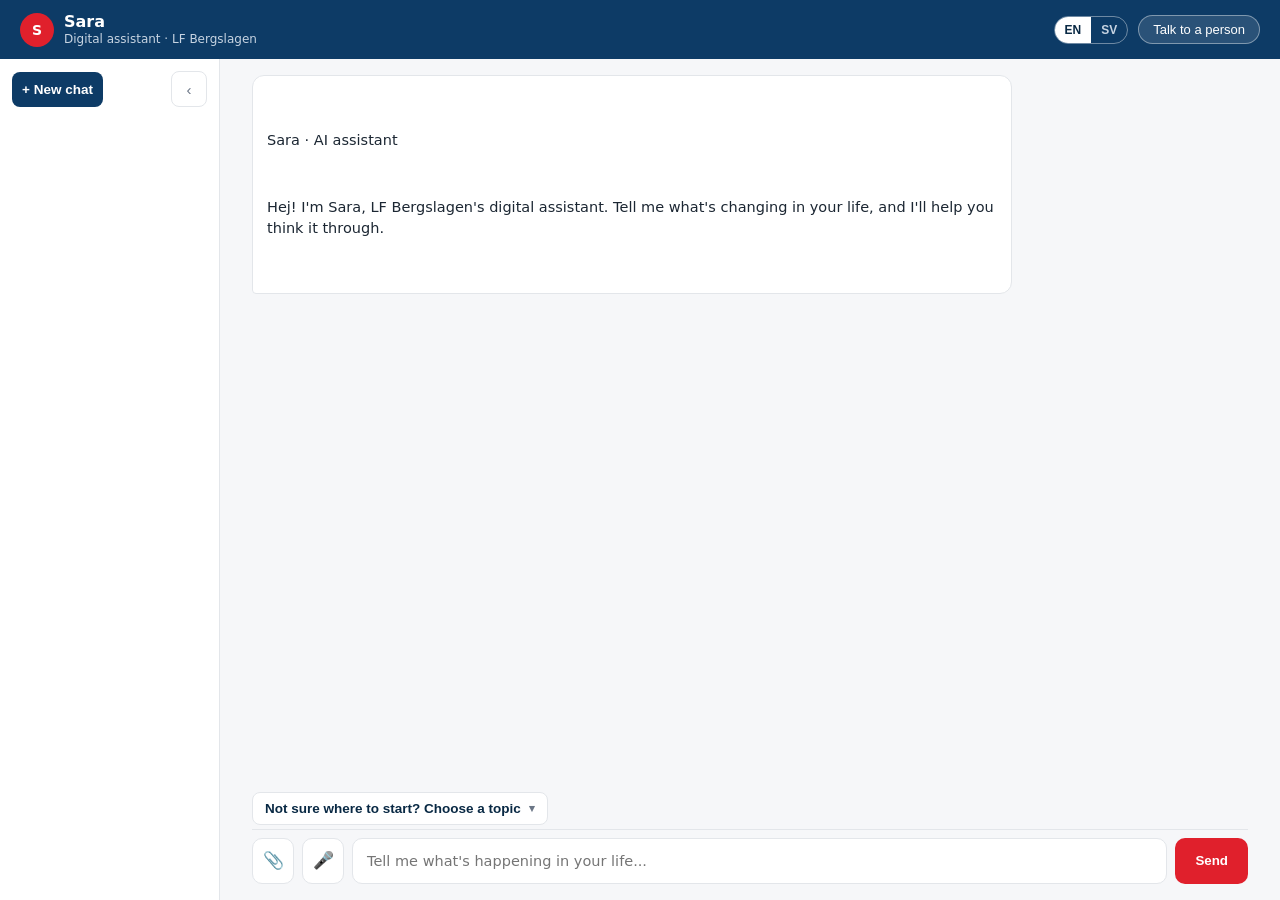
==== frontend/index.html @ 8575a683 "Add Booli.se home-search guidance and widen the chat UI Sara can now point customers to real Booli.s" ====
<!DOCTYPE html>
<html lang="en">
<head>
  <meta charset="UTF-8" />
  <meta name="viewport" content="width=device-width, initial-scale=1.0" />
  <title>Life Transition Navigator</title>
  <link rel="stylesheet" href="style.css" />
</head>
<body>
  <header class="topbar">
    <div class="topbar-left">
      <button id="sidebar-show-btn" class="sidebar-toggle-btn topbar-sidebar-toggle" type="button" title="Show previous chats" hidden>☰</button>
      <div class="brand" id="home-btn" role="button" tabindex="0" title="Start a new chat">
        <span class="avatar avatar-ai">S</span>
        <div class="brand-text">
          <span class="brand-name">Sara</span>
          <span class="brand-sub">Digital assistant · LF Bergslagen</span>
        </div>
      </div>
    </div>
    <div class="header-actions">
      <div class="lang-toggle" id="lang-toggle">
        <button class="lang-btn" data-lang="en" type="button">EN</button>
        <button class="lang-btn" data-lang="sv" type="button">SV</button>
      </div>
      <button id="human-btn" class="human-btn" type="button">Talk to a person</button>
    </div>
  </header>

  <div class="app-shell">
    <aside class="sidebar">
      <div class="sidebar-header">
        <button id="new-chat-btn" class="new-chat-btn" type="button">+ New chat</button>
        <button id="sidebar-hide-btn" class="sidebar-toggle-btn" type="button" title="Hide previous chats">‹</button>
      </div>
      <div id="chat-list" class="chat-list"></div>
    </aside>

    <main class="chat-shell">
      <div id="messages" class="messages">
        <div class="msg assistant">
          <span class="msg-label" id="greeting-label">Sara · AI assistant</span>
          <p id="greeting-text">Hej! I'm Sara, LF Bergslagen's digital assistant. Tell me what's changing in your life, and I'll help you think it through.</p>
        </div>
      </div>

      <div id="chips" class="chips"></div>

      <div id="attachment-preview" class="attachment-preview" hidden></div>

      <div id="rating-bar" class="rating-bar" hidden>
        <span class="rating-label" id="rating-label"></span>
        <span class="rating-stars" id="rating-stars"></span>
      </div>

      <form id="chat-form" class="composer">
        <input id="file-input" type="file" accept=".pdf,.txt,.doc,.docx,.xls,.xlsx,image/*" multiple hidden />
        <button id="attach-btn" class="icon-btn" type="button" title="Attach a document">📎</button>
        <button id="mic-btn" class="icon-btn" type="button" title="Speak instead of typing" hidden>🎤</button>
        <textarea id="chat-input" rows="1" placeholder="Tell me what's happening in your life..." autocomplete="off"></textarea>
        <button id="send-btn" type="submit">Send</button>
      </form>
    </main>
  </div>

  <script src="app.js"></script>
</body>
</html>
---- frontend/style.css ----
:root {
  --lf-blue: #0d3b66;
  --lf-blue-dark: #092944;
  --lf-red: #e0202c;
  --lf-green: #1a7a4c;
  --bg: #f6f7f9;
  --bubble-assistant: #ffffff;
  --bubble-user: var(--lf-blue);
  --bubble-human: #f0f9f3;
  --text-main: #1c2733;
  --text-muted: #6b7686;
  --border: #e3e6ea;
}

* {
  box-sizing: border-box;
}

/* An author-stylesheet `display` rule (e.g. `.attachment-preview { display:
   flex }`) beats the user-agent stylesheet's `[hidden] { display: none }`
   rule regardless of selector specificity, because author-origin normal
   rules always outrank user-agent-origin normal rules in the cascade. Any
   element toggled via the `hidden` attribute needs this to actually hide. */
[hidden] {
  display: none !important;
}

body {
  margin: 0;
  font-family: "Segoe UI", system-ui, -apple-system, sans-serif;
  background: var(--bg);
  color: var(--text-main);
  height: 100vh;
  display: flex;
  flex-direction: column;
}

.topbar {
  background: var(--lf-blue);
  color: white;
  padding: 12px 20px;
  display: flex;
  align-items: center;
  justify-content: space-between;
  gap: 10px;
}

.app-shell {
  flex: 1;
  display: flex;
  min-height: 0;
}

.sidebar {
  width: 220px;
  min-width: 180px;
  background: white;
  border-right: 1px solid var(--border);
  display: flex;
  flex-direction: column;
  padding: 12px;
  overflow-y: auto;
}

.sidebar-header {
  display: flex;
  align-items: center;
  justify-content: space-between;
  gap: 6px;
  margin-bottom: 10px;
}

.new-chat-btn {
  background: var(--lf-blue);
  color: white;
  border: none;
  border-radius: 8px;
  padding: 10px;
  font-weight: 600;
  font-size: 13.5px;
  cursor: pointer;
}

/* Claude-style collapse: hide the previous-chats sidebar entirely and let
   the chat column reclaim that width (see the wider max-width rule below),
   with a "show sidebar" button appearing in the topbar to bring it back. */
.sidebar-toggle-btn {
  background: white;
  border: 1px solid var(--border);
  border-radius: 8px;
  color: var(--text-muted);
  cursor: pointer;
  flex-shrink: 0;
  font-size: 15px;
  line-height: 1;
  padding: 0;
  height: 36px;
  width: 36px;
}

.sidebar-toggle-btn:hover {
  background: #eef3f8;
  color: var(--lf-blue-dark);
}

.topbar-left {
  display: flex;
  align-items: center;
  gap: 10px;
  min-width: 0;
}

.topbar-sidebar-toggle {
  background: rgba(255, 255, 255, 0.12);
  border-color: rgba(255, 255, 255, 0.4);
  color: white;
}

.topbar-sidebar-toggle:hover {
  background: rgba(255, 255, 255, 0.22);
  color: white;
}

body.sidebar-collapsed .sidebar {
  display: none;
}

body.sidebar-collapsed #sidebar-show-btn {
  display: inline-flex;
  align-items: center;
  justify-content: center;
}

.new-chat-btn:hover {
  background: var(--lf-blue-dark);
}

.chat-list {
  display: flex;
  flex-direction: column;
  gap: 4px;
  overflow-y: auto;
}

.chat-item {
  padding: 8px 10px;
  border-radius: 6px;
  font-size: 13px;
  color: var(--text-main);
  cursor: pointer;
  overflow: hidden;
  text-overflow: ellipsis;
  white-space: nowrap;
}

.chat-item:hover {
  background: var(--bg);
}

.chat-item.active {
  background: #eef3f8;
  color: var(--lf-blue-dark);
  font-weight: 600;
}

.brand {
  cursor: pointer;
  display: flex;
  align-items: center;
  gap: 10px;
}

.brand-text {
  display: flex;
  flex-direction: column;
  line-height: 1.25;
}

.brand-name {
  font-weight: 600;
  font-size: 16px;
}

.brand-sub {
  color: #c7d4e2;
  font-size: 12px;
}

.avatar {
  width: 34px;
  height: 34px;
  min-width: 34px;
  border-radius: 50%;
  display: flex;
  align-items: center;
  justify-content: center;
  font-weight: 700;
  font-size: 14px;
  color: white;
}

.avatar-ai {
  background: var(--lf-red);
}

.avatar-human {
  background: var(--lf-green);
}

.header-actions {
  display: flex;
  align-items: center;
  gap: 10px;
}

.lang-toggle {
  display: flex;
  border: 1px solid rgba(255, 255, 255, 0.4);
  border-radius: 999px;
  overflow: hidden;
}

.lang-btn {
  background: transparent;
  color: #c7d4e2;
  border: none;
  padding: 6px 10px;
  font-size: 12px;
  font-weight: 700;
  cursor: pointer;
}

.lang-btn.active {
  background: white;
  color: var(--lf-blue-dark);
}

.human-btn {
  background: rgba(255, 255, 255, 0.12);
  color: white;
  border: 1px solid rgba(255, 255, 255, 0.4);
  border-radius: 999px;
  padding: 6px 14px;
  font-size: 13px;
  cursor: pointer;
  white-space: nowrap;
}

.human-btn:hover {
  background: rgba(255, 255, 255, 0.22);
}

.human-btn:disabled {
  opacity: 0.6;
  cursor: default;
}

.chat-shell {
  flex: 1;
  display: flex;
  flex-direction: column;
  max-width: 1500px;
  width: 100%;
  margin: 0 auto;
  padding: 16px 32px;
  min-height: 0;
  transition: max-width 0.2s ease;
}

/* Hiding the previous-chats sidebar (see .sidebar-toggle-btn above) frees
   up real width, not just blank space - let the chat column fill all of
   it rather than leaving the freed area empty. */
body.sidebar-collapsed .chat-shell {
  max-width: none;
}

.chat-shell.drag-over {
  outline: 2px dashed var(--lf-blue);
  outline-offset: -8px;
  background: #eef3f8;
}

.messages {
  flex: 1;
  overflow-y: auto;
  display: flex;
  flex-direction: column;
  gap: 12px;
  padding-bottom: 12px;
}

.msg {
  max-width: min(760px, 80%);
  padding: 12px 14px;
  border-radius: 12px;
  line-height: 1.45;
  font-size: 14.5px;
  white-space: pre-wrap;
}

.msg.assistant {
  background: var(--bubble-assistant);
  border: 1px solid var(--border);
  align-self: flex-start;
  border-bottom-left-radius: 4px;
}

.msg.assistant p {
  margin: 0 0 10px;
}

.msg.assistant p:last-child {
  margin-bottom: 0;
}

.msg.assistant ul,
.msg.assistant ol {
  margin: 0 0 10px;
  padding-left: 20px;
}

.msg.assistant li {
  margin-bottom: 4px;
}

.msg.assistant a {
  color: var(--lf-blue);
  font-weight: 600;
  text-decoration: underline;
}

.msg.assistant strong {
  color: var(--lf-blue-dark);
}

.msg.user {
  background: var(--bubble-user);
  color: white;
  align-self: flex-end;
  border-bottom-right-radius: 4px;
}

.msg.pending {
  color: var(--text-muted);
  font-style: italic;
}

.msg-label {
  margin-bottom: 4px;
}

.msg.human {
  background: var(--bubble-human);
  border: 1px solid #cdeadb;
  align-self: flex-start;
  border-bottom-left-radius: 4px;
}

.msg.human .msg-label {
  color: var(--lf-green);
}

.msg.system-note {
  align-self: center;
  background: transparent;
  color: var(--text-muted);
  font-size: 12.5px;
  font-style: italic;
  padding: 2px 8px;
}

.msg.attachment {
  background: #eef3f8;
  border: 1px dashed #b9c9dc;
  align-self: flex-end;
  color: var(--lf-blue-dark);
  font-size: 13.5px;
  min-width: min(360px, 80%);
  white-space: normal;
}

.sent-attachment-title {
  font-weight: 700;
  margin-bottom: 8px;
}

.sent-attachment {
  background: white;
  border: 1px solid var(--border);
  border-radius: 6px;
  display: flex;
  align-items: center;
  gap: 8px;
  margin-top: 6px;
  min-width: 0;
  padding: 8px;
}

.sent-attachment-name {
  flex: 1;
  font-weight: 600;
  min-width: 0;
  overflow-wrap: anywhere;
}

.sent-attachment-view {
  background: var(--lf-blue);
  border: none;
  border-radius: 6px;
  color: white;
  cursor: pointer;
  font-size: 12px;
  font-weight: 700;
  padding: 6px 10px;
  white-space: nowrap;
}

.sent-attachment-thumb {
  border-radius: 4px;
  height: 34px;
  object-fit: cover;
  width: 34px;
}

.sent-attachment-icon {
  align-items: center;
  background: #eef3f8;
  border-radius: 4px;
  display: flex;
  flex-shrink: 0;
  font-size: 18px;
  height: 34px;
  justify-content: center;
  width: 34px;
}

.attachment-viewer {
  align-items: center;
  background: rgba(9, 41, 68, 0.45);
  display: flex;
  inset: 0;
  justify-content: center;
  padding: 20px;
  position: fixed;
  z-index: 1000;
}

.attachment-viewer-modal {
  background: white;
  border-radius: 8px;
  box-shadow: 0 18px 50px rgba(9, 41, 68, 0.25);
  display: flex;
  flex-direction: column;
  max-height: min(720px, 90vh);
  max-width: min(760px, 94vw);
  overflow: hidden;
  width: 100%;
}

.attachment-viewer-header {
  align-items: center;
  border-bottom: 1px solid var(--border);
  display: flex;
  gap: 12px;
  justify-content: space-between;
  padding: 12px 14px;
}

.attachment-viewer-header strong {
  overflow-wrap: anywhere;
}

.attachment-viewer-header button,
.attachment-viewer-open {
  background: var(--lf-blue);
  border: none;
  border-radius: 6px;
  color: white;
  cursor: pointer;
  font-weight: 700;
  padding: 7px 11px;
  text-decoration: none;
}

.attachment-viewer-actions {
  align-items: center;
  display: flex;
  flex-shrink: 0;
  gap: 8px;
}

.attachment-viewer-content-label {
  color: var(--text-muted);
  font-size: 12px;
  font-weight: 700;
  padding: 12px 14px 0;
}

.attachment-viewer-content {
  color: var(--text-main);
  font-family: inherit;
  font-size: 13px;
  line-height: 1.45;
  margin: 0;
  overflow: auto;
  padding: 8px 14px 14px;
  white-space: pre-wrap;
}

.attachment-viewer-image {
  display: block;
  max-height: 320px;
  max-width: 100%;
  object-fit: contain;
  padding: 14px 14px 0;
}

.attachment-viewer-frame {
  background: #525659;
  border: none;
  flex: 1;
  min-height: min(560px, 70vh);
  width: 100%;
}

.attachment-viewer-placeholder {
  align-items: center;
  color: var(--text-muted);
  display: flex;
  flex-direction: column;
  gap: 8px;
  padding: 28px 14px;
  text-align: center;
}

.attachment-viewer-placeholder-icon {
  font-size: 40px;
}

.chips {
  padding: 8px 0 4px;
}

/* The initial "not sure where to start" topic list -- a dropdown instead
   of a big wrapped grid of pill buttons, so it stays compact both on the
   full-page chat and when the chat is embedded narrow (see site.js widget). */
.topic-dropdown {
  display: inline-block;
  position: relative;
}

.topic-dropdown-toggle {
  align-items: center;
  background: white;
  border: 1px solid var(--border);
  border-radius: 8px;
  color: var(--lf-blue-dark);
  cursor: pointer;
  display: flex;
  font-size: 13.5px;
  font-weight: 600;
  gap: 8px;
  padding: 8px 12px;
}

.topic-dropdown-toggle:hover {
  border-color: var(--lf-blue);
}

.topic-dropdown-toggle .caret {
  color: var(--text-muted);
  font-size: 11px;
  transition: transform 0.15s ease;
}

.topic-dropdown-toggle.open .caret {
  transform: rotate(180deg);
}

.topic-dropdown-menu {
  background: white;
  border: 1px solid var(--border);
  border-radius: 8px;
  bottom: 100%;
  box-shadow: 0 12px 30px rgba(9, 41, 68, 0.15);
  left: 0;
  margin-bottom: 6px;
  max-height: 260px;
  overflow-y: auto;
  position: absolute;
  width: max(240px, 100%);
  z-index: 20;
}

.topic-dropdown-item {
  background: none;
  border: none;
  color: var(--text-main);
  cursor: pointer;
  display: block;
  font-size: 13.5px;
  padding: 9px 12px;
  text-align: left;
  width: 100%;
}

.topic-dropdown-item:hover {
  background: #eef3f8;
  color: var(--lf-blue-dark);
}

.topic-dropdown-item + .topic-dropdown-item {
  border-top: 1px solid var(--border);
}

.suggestions {
  display: flex;
  flex-wrap: wrap;
  gap: 8px;
  align-self: flex-start;
  max-width: min(760px, 80%);
  margin-top: -4px;
}

.suggestion-chip {
  background: white;
  border: 1px solid var(--lf-blue);
  color: var(--lf-blue);
  border-radius: 999px;
  padding: 5px 11px;
  font-size: 12.5px;
  cursor: pointer;
}

.suggestion-chip:hover {
  background: #eef3f8;
}

.inline-form {
  align-self: flex-start;
  max-width: min(600px, 85%);
  background: white;
  border: 1px solid var(--border);
  border-radius: 12px;
  padding: 14px 16px;
  display: flex;
  flex-direction: column;
  gap: 12px;
}

.inline-form-field {
  display: flex;
  flex-direction: column;
  gap: 6px;
}

.inline-form-field label {
  font-size: 13px;
  font-weight: 600;
  color: var(--text-main);
}

.inline-form-field input[type="text"] {
  padding: 9px 11px;
  border-radius: 8px;
  border: 1px solid var(--border);
  font-size: 14px;
  font-family: inherit;
}

.inline-form-field input[type="text"]:focus {
  outline: 2px solid var(--lf-blue);
}

.inline-form-yesno {
  display: flex;
  gap: 16px;
}

.inline-form-radio {
  display: flex;
  align-items: center;
  gap: 5px;
  font-size: 13.5px;
  cursor: pointer;
}

.inline-form-error {
  margin: 0;
  font-size: 12.5px;
  color: var(--lf-red);
  min-height: 0;
}

.inline-form button[type="submit"] {
  align-self: flex-start;
}

.msg-label {
  display: flex;
  align-items: center;
  gap: 6px;
}

.msg-label-text {
  font-size: 11px;
  font-weight: 700;
  letter-spacing: 0.02em;
  text-transform: uppercase;
  color: var(--text-muted);
}

.msg.human .msg-label-text {
  color: var(--lf-green);
}

.speak-btn {
  background: none;
  border: none;
  padding: 0;
  font-size: 13px;
  line-height: 1;
  cursor: pointer;
  color: var(--text-muted);
  opacity: 0.75;
}

.speak-btn:hover {
  opacity: 1;
}

.speak-btn.speaking {
  color: var(--lf-red);
  opacity: 1;
}

.rating-bar {
  align-items: center;
  display: flex;
  gap: 8px;
  justify-content: flex-end;
  padding: 4px 2px;
}

.rating-label {
  color: var(--text-muted);
  font-size: 12.5px;
}

.rating-stars {
  display: flex;
}

.star-btn {
  background: none;
  border: none;
  color: var(--border);
  cursor: pointer;
  font-size: 18px;
  line-height: 1;
  padding: 2px;
  transition: color 0.15s ease;
}

.star-btn:hover {
  color: #f2b90c;
}

.star-btn.filled {
  color: #f2b90c;
}

.composer {
  display: flex;
  gap: 8px;
  padding-top: 8px;
  border-top: 1px solid var(--border);
}

.composer textarea {
  flex: 1;
  padding: 12px 14px;
  border-radius: 10px;
  border: 1px solid var(--border);
  font-size: 14.5px;
  font-family: inherit;
  resize: none;
  max-height: 140px;
  line-height: 1.4;
}

.composer textarea:focus {
  outline: 2px solid var(--lf-blue);
}

.composer button {
  background: var(--lf-red);
  color: white;
  border: none;
  padding: 0 20px;
  border-radius: 10px;
  font-weight: 600;
  cursor: pointer;
}

.composer button:disabled {
  opacity: 0.6;
  cursor: default;
}

.composer button.icon-btn {
  background: white;
  border: 1px solid var(--border);
  color: var(--lf-blue-dark);
  padding: 0;
  width: 42px;
  font-size: 17px;
}

.composer button.icon-btn:hover {
  background: #eef3f8;
}

.composer button.icon-btn.recording {
  background: var(--lf-red);
  color: white;
  border-color: var(--lf-red);
}

.attachment-preview {
  display: flex;
  flex-direction: column;
  gap: 6px;
  background: #eef3f8;
  border: 1px solid #b9c9dc;
  border-radius: 8px;
  padding: 8px 10px;
  font-size: 13px;
  color: var(--lf-blue-dark);
  margin-bottom: 8px;
}

.attachment-preview-header {
  width: 100%;
  color: var(--text-muted);
  font-size: 12px;
}

.attachment-list {
  display: flex;
  flex-direction: column;
  gap: 5px;
  width: 100%;
}

.attachment-item {
  display: flex;
  align-items: center;
  gap: 8px;
  min-width: 0;
}

.attachment-name {
  flex: 1;
  overflow: hidden;
  text-overflow: ellipsis;
  white-space: nowrap;
}

.attachment-size {
  color: var(--text-muted);
  font-size: 12px;
}

.attachment-preview button {
  background: none;
  border: none;
  color: var(--text-muted);
  cursor: pointer;
  font-size: 15px;
  line-height: 1;
}

/* Set on <body> by app.js when this page is embedded as a small widget
   (see site.js) -- there's no room for the new-chat/previous-chats
   sidebar at that size, so hide it outright instead of shrinking it to
   an icon-only column. Maximizing the widget removes this class, and
   the sidebar reappears at full size (its width is well above the
   640px breakpoint below by then). Standalone/mobile use of this page
   never gets this class, so its own icon-only collapse is unaffected. */
body.widget-compact .sidebar {
  display: none;
}

/* No room for a sidebar at all in the small embedded-widget bubble (see the
   comment above), so don't offer a "show sidebar" toggle there either. */
body.widget-compact #sidebar-show-btn {
  display: none !important;
}

@media (max-width: 640px) {
  .sidebar {
    width: 84px;
    min-width: 84px;
    padding: 8px 6px;
  }
  .sidebar-header {
    flex-direction: column;
  }
  .new-chat-btn {
    font-size: 0;
    padding: 10px 0;
  }
  .new-chat-btn::before {
    content: "+";
    font-size: 18px;
  }
  #sidebar-hide-btn {
    width: 100%;
  }
  .chat-item {
    font-size: 11px;
  }
}

@media (max-width: 480px) {
  .chat-shell {
    padding: 10px;
  }
  .msg {
    max-width: 90%;
  }
}
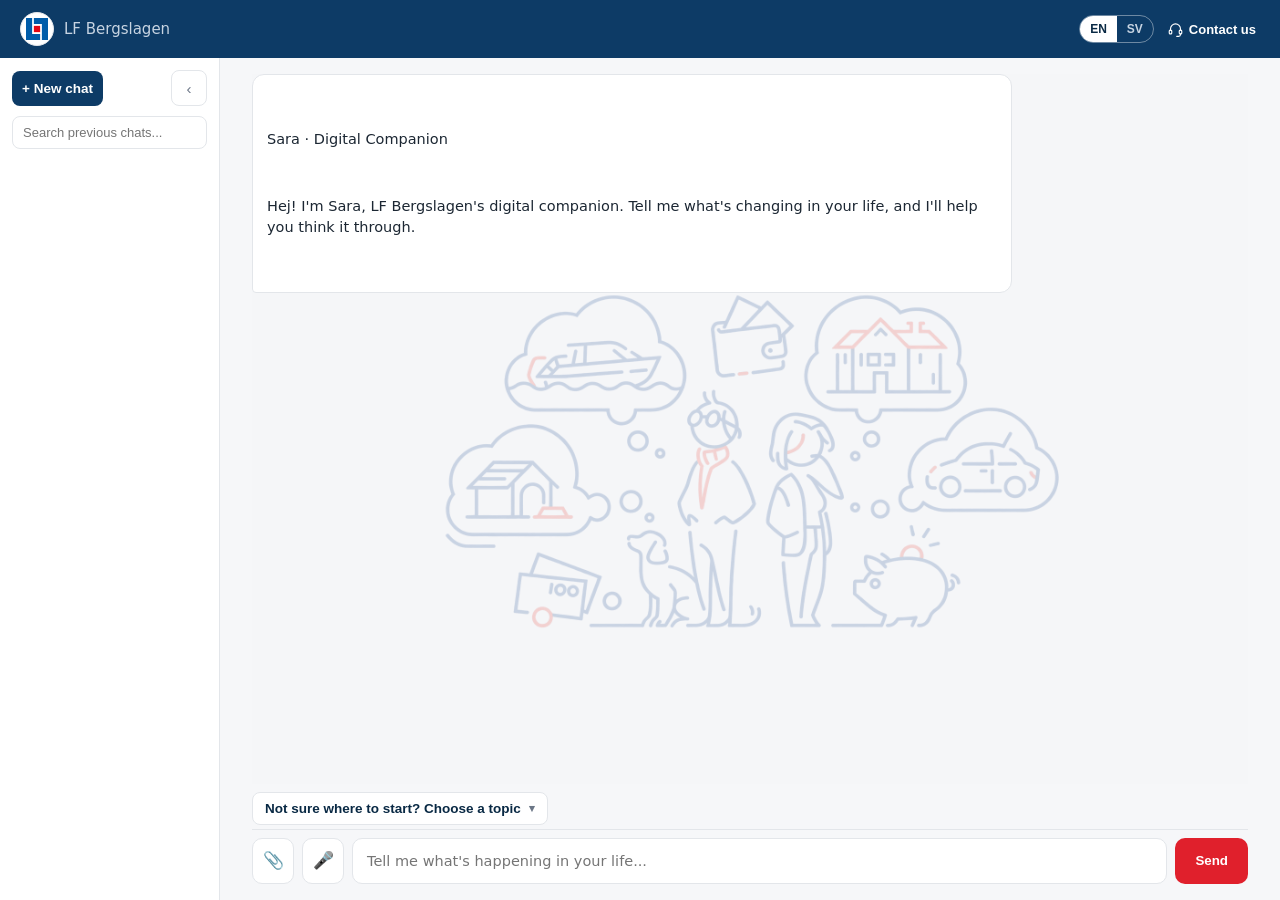
==== commit e2e033d0: "Redesign marketing site with real branding, add chat search/progress features - Rebuild site.html to" ====
--- a/frontend/index.html
+++ b/frontend/index.html
@@ -11,10 +11,9 @@
     <div class="topbar-left">
       <button id="sidebar-show-btn" class="sidebar-toggle-btn topbar-sidebar-toggle" type="button" title="Show previous chats" hidden>☰</button>
       <div class="brand" id="home-btn" role="button" tabindex="0" title="Start a new chat">
-        <span class="avatar avatar-ai">S</span>
+        <span class="avatar avatar-ai"><img src="assets/brand/lf-mark.svg" alt="LF Bergslagen" /></span>
         <div class="brand-text">
-          <span class="brand-name">Sara</span>
-          <span class="brand-sub">Digital assistant · LF Bergslagen</span>
+          <span class="brand-sub">LF Bergslagen</span>
         </div>
       </div>
     </div>
@@ -23,7 +22,15 @@
         <button class="lang-btn" data-lang="en" type="button">EN</button>
         <button class="lang-btn" data-lang="sv" type="button">SV</button>
       </div>
-      <button id="human-btn" class="human-btn" type="button">Talk to a person</button>
+      <button id="human-btn" class="human-btn" type="button">
+        <svg class="human-btn-icon" viewBox="0 0 24 24" width="15" height="15" fill="none" stroke="currentColor" stroke-width="1.8" stroke-linecap="round" stroke-linejoin="round" aria-hidden="true">
+          <path d="M4,13 V11 a8,8 0 0 1 16,0 v2"></path>
+          <rect x="2" y="13" width="4" height="6" rx="1.5"></rect>
+          <rect x="18" y="13" width="4" height="6" rx="1.5"></rect>
+          <path d="M20,19 v1 a3,3 0 0 1 -3,3 h-3"></path>
+        </svg>
+        <span id="human-btn-label">Contact us</span>
+      </button>
     </div>
   </header>
 
@@ -33,14 +40,31 @@
         <button id="new-chat-btn" class="new-chat-btn" type="button">+ New chat</button>
         <button id="sidebar-hide-btn" class="sidebar-toggle-btn" type="button" title="Hide previous chats">‹</button>
       </div>
+      <div class="chat-search">
+        <input id="chat-search-input" type="text" placeholder="Search previous chats..." autocomplete="off" />
+      </div>
       <div id="chat-list" class="chat-list"></div>
     </aside>
 
     <main class="chat-shell">
+      <div id="progress-ring-bar" class="progress-ring-bar" hidden>
+        <div class="progress-ring">
+          <svg viewBox="0 0 64 64" class="progress-ring-svg">
+            <circle class="progress-ring-track" cx="32" cy="32" r="28"></circle>
+            <circle id="progress-ring-fill" class="progress-ring-fill" cx="32" cy="32" r="28"></circle>
+          </svg>
+          <span id="progress-ring-percent" class="progress-ring-percent">0%</span>
+        </div>
+        <div class="progress-ring-info">
+          <span id="progress-ring-title" class="progress-ring-title"></span>
+          <div id="progress-steps" class="progress-steps"></div>
+        </div>
+      </div>
+
       <div id="messages" class="messages">
         <div class="msg assistant">
-          <span class="msg-label" id="greeting-label">Sara · AI assistant</span>
-          <p id="greeting-text">Hej! I'm Sara, LF Bergslagen's digital assistant. Tell me what's changing in your life, and I'll help you think it through.</p>
+          <span class="msg-label" id="greeting-label">Sara · Digital Companion</span>
+          <p id="greeting-text">Hej! I'm Sara, LF Bergslagen's digital companion. Tell me what's changing in your life, and I'll help you think it through.</p>
         </div>
       </div>
 
--- a/frontend/style.css
+++ b/frontend/style.css
@@ -25,12 +25,17 @@
   display: none !important;
 }
 
+html {
+  height: 100%;
+}
+
 body {
   margin: 0;
   font-family: "Segoe UI", system-ui, -apple-system, sans-serif;
   background: var(--bg);
   color: var(--text-main);
   height: 100vh;
+  overflow: hidden;
   display: flex;
   flex-direction: column;
 }
@@ -79,6 +84,55 @@
   font-weight: 600;
   font-size: 13.5px;
   cursor: pointer;
+}
+
+.chat-search {
+  margin-bottom: 10px;
+}
+
+.chat-search input {
+  width: 100%;
+  padding: 8px 10px;
+  border: 1px solid var(--border);
+  border-radius: 8px;
+  font-size: 13px;
+  color: var(--text-main);
+  background: white;
+}
+
+.chat-search input:focus {
+  outline: none;
+  border-color: var(--lf-blue);
+}
+
+.chat-search-empty {
+  padding: 10px;
+  font-size: 12.5px;
+  color: var(--text-muted);
+  text-align: center;
+}
+
+.toast {
+  position: fixed;
+  left: 50%;
+  bottom: 24px;
+  transform: translate(-50%, 12px);
+  max-width: min(420px, calc(100vw - 32px));
+  background: var(--lf-blue-dark);
+  color: white;
+  font-size: 13px;
+  padding: 10px 16px;
+  border-radius: 10px;
+  box-shadow: 0 6px 20px rgba(0, 0, 0, 0.2);
+  opacity: 0;
+  pointer-events: none;
+  transition: opacity 0.2s ease, transform 0.2s ease;
+  z-index: 50;
+}
+
+.toast.visible {
+  opacity: 1;
+  transform: translate(-50%, 0);
 }
 
 /* Claude-style collapse: hide the previous-chats sidebar entirely and let
@@ -183,7 +237,7 @@
 
 .brand-sub {
   color: #c7d4e2;
-  font-size: 12px;
+  font-size: 15px;
 }
 
 .avatar {
@@ -200,7 +254,13 @@
 }
 
 .avatar-ai {
-  background: var(--lf-red);
+  background: white;
+  border: 1px solid var(--border);
+}
+
+.avatar-ai img {
+  width: 68%;
+  height: 68%;
 }
 
 .avatar-human {
@@ -236,18 +296,25 @@
 }
 
 .human-btn {
-  background: rgba(255, 255, 255, 0.12);
-  color: white;
-  border: 1px solid rgba(255, 255, 255, 0.4);
-  border-radius: 999px;
-  padding: 6px 14px;
+  align-items: center;
+  background: none;
+  border: none;
+  color: white;
+  cursor: pointer;
+  display: inline-flex;
   font-size: 13px;
-  cursor: pointer;
+  font-weight: 600;
+  gap: 6px;
+  padding: 6px 4px;
   white-space: nowrap;
 }
 
+.human-btn-icon {
+  flex-shrink: 0;
+}
+
 .human-btn:hover {
-  background: rgba(255, 255, 255, 0.22);
+  color: rgba(255, 255, 255, 0.8);
 }
 
 .human-btn:disabled {
@@ -280,13 +347,141 @@
   background: #eef3f8;
 }
 
+/* Task Completion Ring: gamifies progress through a mortgage flow (Loan
+   Promise/Loan Offer) - see compute_transition_progress in
+   backend/agents/mortgage_agent.py. Sticky above the message list, hidden
+   until a flow actually starts. */
+.progress-ring-bar {
+  display: flex;
+  align-items: center;
+  gap: 14px;
+  padding: 10px 16px;
+  background: white;
+  border-bottom: 1px solid var(--border);
+  flex-shrink: 0;
+}
+
+.progress-ring {
+  position: relative;
+  width: 56px;
+  height: 56px;
+  flex-shrink: 0;
+}
+
+.progress-ring-svg {
+  width: 56px;
+  height: 56px;
+  transform: rotate(-90deg);
+}
+
+.progress-ring-track {
+  fill: none;
+  stroke: var(--border);
+  stroke-width: 6;
+}
+
+.progress-ring-fill {
+  fill: none;
+  stroke: var(--lf-blue);
+  stroke-width: 6;
+  stroke-linecap: round;
+  transition: stroke-dashoffset 0.4s ease;
+}
+
+.progress-ring-percent {
+  position: absolute;
+  inset: 0;
+  display: flex;
+  align-items: center;
+  justify-content: center;
+  font-size: 12px;
+  font-weight: 700;
+  color: var(--lf-blue-dark);
+}
+
+.progress-ring-info {
+  flex: 1;
+  min-width: 0;
+}
+
+.progress-ring-title {
+  display: block;
+  font-size: 12.5px;
+  font-weight: 700;
+  color: var(--lf-blue-dark);
+  margin-bottom: 6px;
+}
+
+.progress-steps {
+  display: flex;
+  align-items: center;
+  gap: 6px;
+  flex-wrap: wrap;
+}
+
+.progress-step {
+  display: flex;
+  align-items: center;
+  gap: 5px;
+}
+
+.progress-step:not(:last-child)::after {
+  content: "";
+  width: 14px;
+  height: 1px;
+  background: var(--border);
+  margin-left: 6px;
+}
+
+.progress-step-dot {
+  display: flex;
+  align-items: center;
+  justify-content: center;
+  width: 18px;
+  height: 18px;
+  border-radius: 50%;
+  border: 1.5px solid var(--border);
+  color: var(--text-main);
+  font-size: 10.5px;
+  font-weight: 700;
+  flex-shrink: 0;
+}
+
+.progress-step.done .progress-step-dot {
+  background: var(--lf-blue);
+  border-color: var(--lf-blue);
+  color: white;
+}
+
+.progress-step-label {
+  font-size: 11px;
+  color: var(--text-main);
+  white-space: nowrap;
+}
+
+@media (max-width: 480px) {
+  .progress-step-label {
+    display: none;
+  }
+}
+
 .messages {
+  position: relative;
   flex: 1;
+  min-height: 0;
   overflow-y: auto;
   display: flex;
   flex-direction: column;
   gap: 12px;
   padding-bottom: 12px;
+
+  background-color: rgba(245, 246, 248, 0.82);
+  background-image: url("assets/Images/chat-background.png");
+  background-repeat: no-repeat;
+  background-position: center center;
+  background-size: 700px auto;
+  background-attachment: scroll;
+  background-blend-mode: lighten;
 }
 
 .msg {
@@ -634,6 +829,233 @@
 
 .suggestion-chip:hover {
   background: #eef3f8;
+}
+
+.offers-wrapper {
+  align-self: stretch;
+  margin-top: 2px;
+}
+
+.offers-heading {
+  font-size: 12px;
+  font-weight: 700;
+  color: var(--text-muted);
+  text-transform: uppercase;
+  letter-spacing: 0.03em;
+  margin-bottom: 8px;
+}
+
+.offers-row {
+  display: flex;
+  gap: 10px;
+  overflow-x: auto;
+  padding-bottom: 4px;
+}
+
+.offer-card {
+  background: white;
+  border: 1px solid var(--border);
+  border-radius: 10px;
+  overflow: hidden;
+  flex: 0 0 220px;
+  display: flex;
+  flex-direction: column;
+}
+
+.offer-card-image {
+  width: 100%;
+  height: 110px;
+  object-fit: cover;
+  display: block;
+}
+
+.offer-card-body {
+  padding: 10px 12px;
+  display: flex;
+  flex-direction: column;
+  gap: 4px;
+}
+
+.offer-card-category {
+  font-size: 10.5px;
+  font-weight: 700;
+  color: var(--lf-red);
+  text-transform: uppercase;
+  letter-spacing: 0.03em;
+}
+
+.offer-card-title {
+  font-size: 13.5px;
+  margin: 0;
+  color: var(--lf-blue-dark);
+  line-height: 1.3;
+}
+
+.offer-card-teaser {
+  font-size: 12px;
+  color: var(--text-muted);
+  margin: 0;
+  line-height: 1.35;
+}
+
+.offer-card-cta {
+  margin-top: 6px;
+  align-self: flex-start;
+  background: var(--lf-blue);
+  color: white;
+  text-decoration: none;
+  border-radius: 6px;
+  padding: 6px 12px;
+  font-size: 12px;
+  font-weight: 600;
+}
+
+.offer-card-cta:hover {
+  background: var(--lf-blue-dark);
+}
+
+/* Comparison table (e.g. car insurance tiers) - real, structured data
+   rendered by addComparisonTable() in app.js, not typed out by the LLM.
+   Same content-width convention as .msg/.suggestions so it lines up with
+   the rest of the conversation column. */
+.comparison-table-wrapper {
+  align-self: flex-start;
+  max-width: min(760px, 90%);
+  width: 100%;
+  margin-top: -4px;
+}
+
+.comparison-table-scroll {
+  overflow-x: auto;
+  background: white;
+  border: 1px solid var(--border);
+  border-radius: 12px;
+}
+
+.comparison-table {
+  border-collapse: collapse;
+  width: 100%;
+  font-size: 13.5px;
+  white-space: nowrap;
+}
+
+.comparison-table th,
+.comparison-table td {
+  padding: 9px 14px;
+  border-bottom: 1px solid var(--border);
+  text-align: left;
+}
+
+.comparison-table thead th {
+  background: var(--lf-blue);
+  color: white;
+  font-weight: 700;
+  position: sticky;
+  top: 0;
+}
+
+.comparison-table tbody th {
+  font-weight: 600;
+  color: var(--text-main);
+  background: white;
+  position: sticky;
+  left: 0;
+}
+
+.comparison-table tbody tr:last-child th,
+.comparison-table tbody tr:last-child td {
+  border-bottom: none;
+}
+
+.comparison-table td {
+  text-align: center;
+}
+
+.comparison-table .cmp-yes {
+  color: var(--lf-green);
+  font-weight: 700;
+}
+
+.comparison-table .cmp-no {
+  color: var(--text-muted);
+}
+
+/* Home insurance tier table (text-per-cell, not checkmarks) - see
+   renderTierComparisonTable in app.js. */
+.comparison-table-detail {
+  white-space: normal;
+}
+
+.comparison-table-detail td {
+  text-align: left;
+  vertical-align: top;
+  min-width: 160px;
+}
+
+.comparison-table-detail th.tier-recommended,
+.comparison-table-detail td.tier-recommended {
+  background: #eaf1fa;
+}
+
+.tier-toggle {
+  display: flex;
+  gap: 6px;
+  margin-bottom: 8px;
+}
+
+.tier-toggle-btn {
+  padding: 5px 12px;
+  border-radius: 999px;
+  border: 1px solid var(--border);
+  background: white;
+  color: var(--text-main);
+  font-size: 12px;
+  font-weight: 600;
+  cursor: pointer;
+}
+
+.tier-toggle-btn.active {
+  background: var(--lf-blue);
+  border-color: var(--lf-blue);
+  color: white;
+}
+
+.tier-badge-row {
+  display: flex;
+}
+
+.tier-badge-cell {
+  flex: 1;
+  min-width: 160px;
+  padding-left: 14px;
+}
+
+.tier-badge-cell:first-child {
+  flex: 0 0 auto;
+  width: 0;
+  padding-left: 0;
+}
+
+.tier-badge {
+  display: inline-block;
+  background: var(--lf-green);
+  color: white;
+  font-size: 11px;
+  font-weight: 700;
+  padding: 3px 10px;
+  border-radius: 999px;
+  white-space: nowrap;
+}
+
+.tier-recommendation-note {
+  margin-top: 8px;
+  padding: 10px 12px;
+  background: #eaf1fa;
+  border: 1px solid var(--border);
+  border-radius: 10px;
+  font-size: 12.5px;
+  color: var(--text-main);
+  line-height: 1.5;
 }
 
 .inline-form {
@@ -918,6 +1340,9 @@
   #sidebar-hide-btn {
     width: 100%;
   }
+  .chat-search {
+    display: none;
+  }
   .chat-item {
     font-size: 11px;
   }
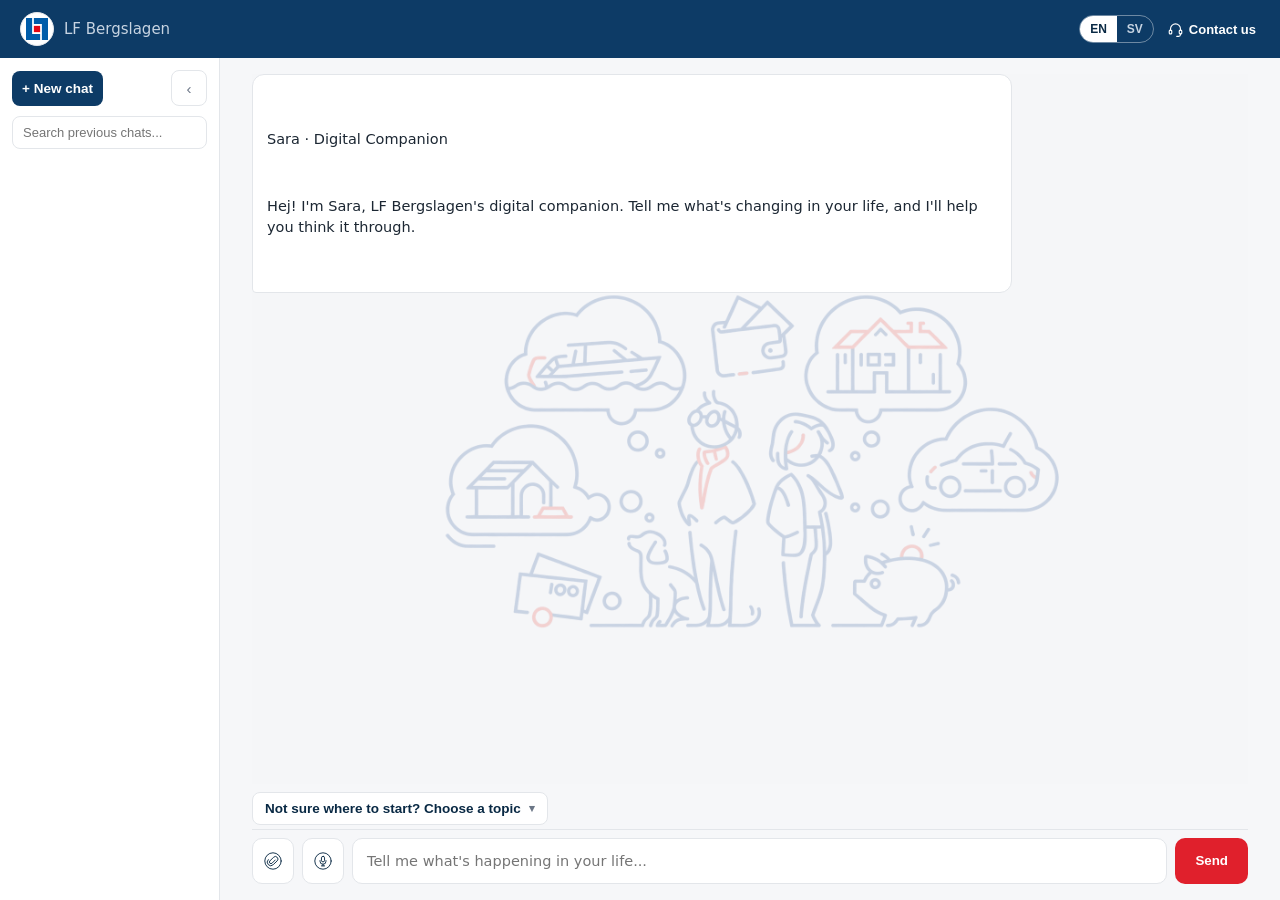
==== commit fd7d2b5f: "Add form-filling features from form-features-only, plus follow-up polish Surgically ported the form-" ====
--- a/frontend/index.html
+++ b/frontend/index.html
@@ -71,6 +71,7 @@
       <div id="chips" class="chips"></div>
 
       <div id="attachment-preview" class="attachment-preview" hidden></div>
+      <button id="fill-form-btn" class="fill-form-btn" type="button" hidden disabled>Fill Form</button>
 
       <div id="rating-bar" class="rating-bar" hidden>
         <span class="rating-label" id="rating-label"></span>
@@ -79,8 +80,25 @@
 
       <form id="chat-form" class="composer">
         <input id="file-input" type="file" accept=".pdf,.txt,.doc,.docx,.xls,.xlsx,image/*" multiple hidden />
-        <button id="attach-btn" class="icon-btn" type="button" title="Attach a document">📎</button>
-        <button id="mic-btn" class="icon-btn" type="button" title="Speak instead of typing" hidden>🎤</button>
+        <button id="attach-btn" class="icon-btn" type="button" title="Attach a document">
+          <svg viewBox="0 0 100 100" width="18" height="18" aria-hidden="true">
+            <g fill="none" stroke="currentColor" stroke-width="5.2" stroke-linecap="round" stroke-linejoin="round">
+              <circle cx="50" cy="50" r="45.5"></circle>
+              <path d="M62.5 44.5 44.8 62.2a8.7 8.7 0 0 1-12.3-12.3l20.6-20.6a14.2 14.2 0 0 1 20.1 20.1L51.5 70.2a19.8 19.8 0 0 1-28-28"></path>
+            </g>
+          </svg>
+        </button>
+        <button id="mic-btn" class="icon-btn" type="button" title="Speak instead of typing" hidden>
+          <svg viewBox="0 0 100 100" width="18" height="18" aria-hidden="true">
+            <g fill="none" stroke="currentColor" stroke-width="5.2" stroke-linecap="round" stroke-linejoin="round">
+              <circle cx="50" cy="50" r="45.5"></circle>
+              <rect x="41.4" y="24" width="17.2" height="31" rx="8.6"></rect>
+              <path d="M33.5 47.5v4a16.5 16.5 0 0 0 33 0v-4"></path>
+              <path d="M50 68v9"></path>
+              <path d="M41 77h18"></path>
+            </g>
+          </svg>
+        </button>
         <textarea id="chat-input" rows="1" placeholder="Tell me what's happening in your life..." autocomplete="off"></textarea>
         <button id="send-btn" type="submit">Send</button>
       </form>
--- a/frontend/style.css
+++ b/frontend/style.css
@@ -992,7 +992,6 @@
   min-width: 160px;
 }
 
-.comparison-table-detail th.tier-recommended,
 .comparison-table-detail td.tier-recommended {
   background: #eaf1fa;
 }
@@ -1070,6 +1069,18 @@
   gap: 12px;
 }
 
+.inline-form h3 {
+  margin: 0;
+  font-size: 14px;
+  color: var(--lf-blue-dark);
+}
+
+.inline-form-fields {
+  display: flex;
+  flex-direction: column;
+  gap: 12px;
+}
+
 .inline-form-field {
   display: flex;
   flex-direction: column;
@@ -1116,6 +1127,72 @@
 
 .inline-form button[type="submit"] {
   align-self: flex-start;
+}
+
+.inline-form-submitted {
+  background: #f4faf7;
+  border-color: #cfe9dc;
+  padding: 10px 14px;
+  gap: 6px;
+}
+
+.inline-form-summary-row {
+  display: flex;
+  justify-content: space-between;
+  gap: 12px;
+  font-size: 13px;
+}
+
+.inline-form-summary-label {
+  color: var(--text-muted);
+}
+
+.inline-form-summary-value {
+  color: var(--text-main);
+  font-weight: 600;
+  text-align: right;
+}
+
+.form-saved-note {
+  align-self: flex-start;
+  padding: 2px 4px;
+  font-size: 13px;
+}
+
+.form-saved-link {
+  color: var(--lf-blue-dark);
+  font-weight: 600;
+  text-decoration: underline;
+  text-underline-offset: 2px;
+}
+
+.form-saved-link:hover {
+  color: var(--lf-blue);
+}
+
+.form-save-error {
+  align-self: flex-start;
+  padding: 2px 4px;
+  color: var(--text-muted);
+  font-size: 12.5px;
+  font-style: italic;
+}
+
+.fill-form-btn {
+  align-self: flex-start;
+  margin: 0 0 10px;
+  padding: 8px 14px;
+  border: 1px solid var(--lf-blue);
+  border-radius: 6px;
+  background: white;
+  color: var(--lf-blue-dark);
+  cursor: pointer;
+  font-weight: 600;
+}
+
+.fill-form-btn:disabled {
+  cursor: not-allowed;
+  opacity: 0.45;
 }
 
 .msg-label {
@@ -1231,9 +1308,12 @@
 }
 
 .composer button.icon-btn {
+  align-items: center;
   background: white;
   border: 1px solid var(--border);
   color: var(--lf-blue-dark);
+  display: flex;
+  justify-content: center;
   padding: 0;
   width: 42px;
   font-size: 17px;
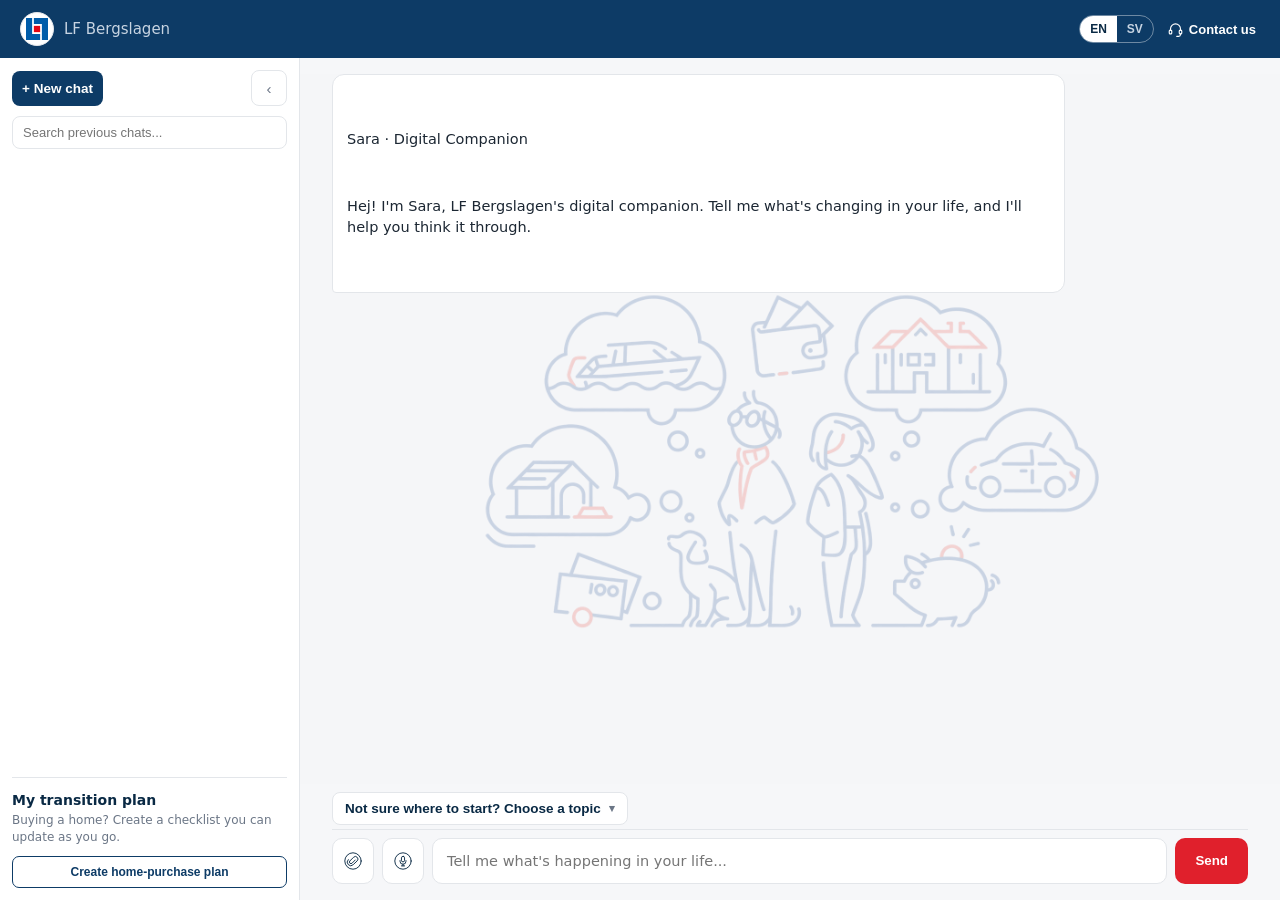
==== commit 783f5abb: "Add transition-plan checklist and delete-chat features Surgical port from feature/transition-plan-ui" ====
--- a/frontend/index.html
+++ b/frontend/index.html
@@ -44,6 +44,7 @@
         <input id="chat-search-input" type="text" placeholder="Search previous chats..." autocomplete="off" />
       </div>
       <div id="chat-list" class="chat-list"></div>
+      <section id="plan-panel" class="plan-panel" aria-live="polite"></section>
     </aside>
 
     <main class="chat-shell">
--- a/frontend/style.css
+++ b/frontend/style.css
@@ -54,17 +54,18 @@
   flex: 1;
   display: flex;
   min-height: 0;
+  overflow: hidden;
 }
 
 .sidebar {
-  width: 220px;
-  min-width: 180px;
+  width: 300px;
+  min-width: 280px;
   background: white;
   border-right: 1px solid var(--border);
   display: flex;
   flex-direction: column;
   padding: 12px;
-  overflow-y: auto;
+  overflow: hidden;
 }
 
 .sidebar-header {
@@ -191,22 +192,78 @@
 
 .chat-list {
   display: flex;
+  flex: 1;
   flex-direction: column;
-  gap: 4px;
+  gap: 2px;
+  min-height: 0;
   overflow-y: auto;
 }
 
 .chat-item {
-  padding: 8px 10px;
-  border-radius: 6px;
+  align-items: center;
+  display: flex;
+  gap: 6px;
+  min-height: 34px;
+  padding: 6px 16px 6px 10px;
+  border-radius: 7px;
   font-size: 13px;
   color: var(--text-main);
-  cursor: pointer;
+  position: relative;
+}
+
+.chat-item-title {
+  color: inherit;
+  cursor: pointer;
+  flex: 1;
+  font: inherit;
+  line-height: 1.35;
+  min-width: 0;
   overflow: hidden;
+  text-align: left;
   text-overflow: ellipsis;
   white-space: nowrap;
 }
 
+.chat-item-title:focus-visible {
+  border-radius: 3px;
+  outline: 2px solid var(--lf-blue);
+  outline-offset: 2px;
+}
+
+/* Small delete control tucked into the item's top-right corner; only
+   shown when the chat is hovered or the button has keyboard focus. */
+.chat-delete-btn {
+  align-items: center;
+  background: white;
+  border: 1px solid var(--border);
+  border-radius: 3px;
+  color: var(--text-muted);
+  cursor: pointer;
+  display: inline-flex;
+  font-size: 11px;
+  height: 14px;
+  justify-content: center;
+  line-height: 1;
+  opacity: 0;
+  padding: 0 0 1px;
+  position: absolute;
+  right: 2px;
+  top: 2px;
+  transition: opacity 120ms ease;
+  width: 14px;
+}
+
+.chat-item:hover .chat-delete-btn,
+.chat-delete-btn:focus-visible {
+  opacity: 1;
+}
+
+.chat-delete-btn:hover {
+  background: #fbe9ea;
+  border-color: var(--lf-red);
+  color: var(--lf-red);
+}
+
 .chat-item:hover {
   background: var(--bg);
 }
@@ -215,6 +272,87 @@
   background: #eef3f8;
   color: var(--lf-blue-dark);
   font-weight: 600;
+}
+
+.plan-panel {
+  border-top: 1px solid var(--border);
+  margin-top: 14px;
+  padding-top: 14px;
+}
+
+.plan-heading {
+  color: var(--lf-blue-dark);
+  font-size: 14px;
+  font-weight: 700;
+  margin: 0 0 4px;
+}
+
+.plan-progress,
+.plan-empty-copy,
+.plan-date {
+  color: var(--text-muted);
+  font-size: 12px;
+  line-height: 1.4;
+  margin: 0 0 10px;
+}
+
+.plan-phase {
+  color: var(--lf-blue-dark);
+  font-size: 11px;
+  font-weight: 700;
+  margin: 13px 0 5px;
+  text-transform: uppercase;
+}
+
+.plan-task {
+  align-items: flex-start;
+  display: flex;
+  gap: 7px;
+  margin: 7px 0;
+}
+
+.plan-task input {
+  margin: 3px 0 0;
+}
+
+.plan-task-label {
+  cursor: pointer;
+  display: block;
+  min-width: 0;
+}
+
+.plan-task-title {
+  display: block;
+  font-size: 12px;
+  line-height: 1.25;
+}
+
+.plan-task.done .plan-task-title {
+  color: var(--text-muted);
+  text-decoration: line-through;
+}
+
+.plan-task-meta {
+  color: var(--text-muted);
+  display: block;
+  font-size: 10px;
+  margin-top: 2px;
+}
+
+.plan-create-btn {
+  background: white;
+  border: 1px solid var(--lf-blue);
+  border-radius: 7px;
+  color: var(--lf-blue);
+  cursor: pointer;
+  font-size: 12px;
+  font-weight: 700;
+  padding: 8px;
+  width: 100%;
+}
+
+.plan-create-btn:hover {
+  background: #eef3f8;
 }
 
 .brand {
@@ -331,6 +469,7 @@
   margin: 0 auto;
   padding: 16px 32px;
   min-height: 0;
+  overflow: hidden;
   transition: max-width 0.2s ease;
 }
 
@@ -473,7 +612,12 @@
   display: flex;
   flex-direction: column;
   gap: 12px;
-  padding-bottom: 12px;
+  /* Bleed to the full width of .chat-shell (canceling its side padding via
+     negative margin, then reapplying it as our own padding) so the
+     scrollbar renders flush against the panel's true edge instead of
+     sitting ~32px inboard of it. */
+  margin: 0 -32px;
+  padding: 0 32px 12px;
 
   background-color: rgba(245, 246, 248, 0.82);
   background-image: url("assets/Images/chat-background.png");
@@ -1426,6 +1570,9 @@
   .chat-item {
     font-size: 11px;
   }
+  .plan-panel {
+    display: none;
+  }
 }
 
 @media (max-width: 480px) {
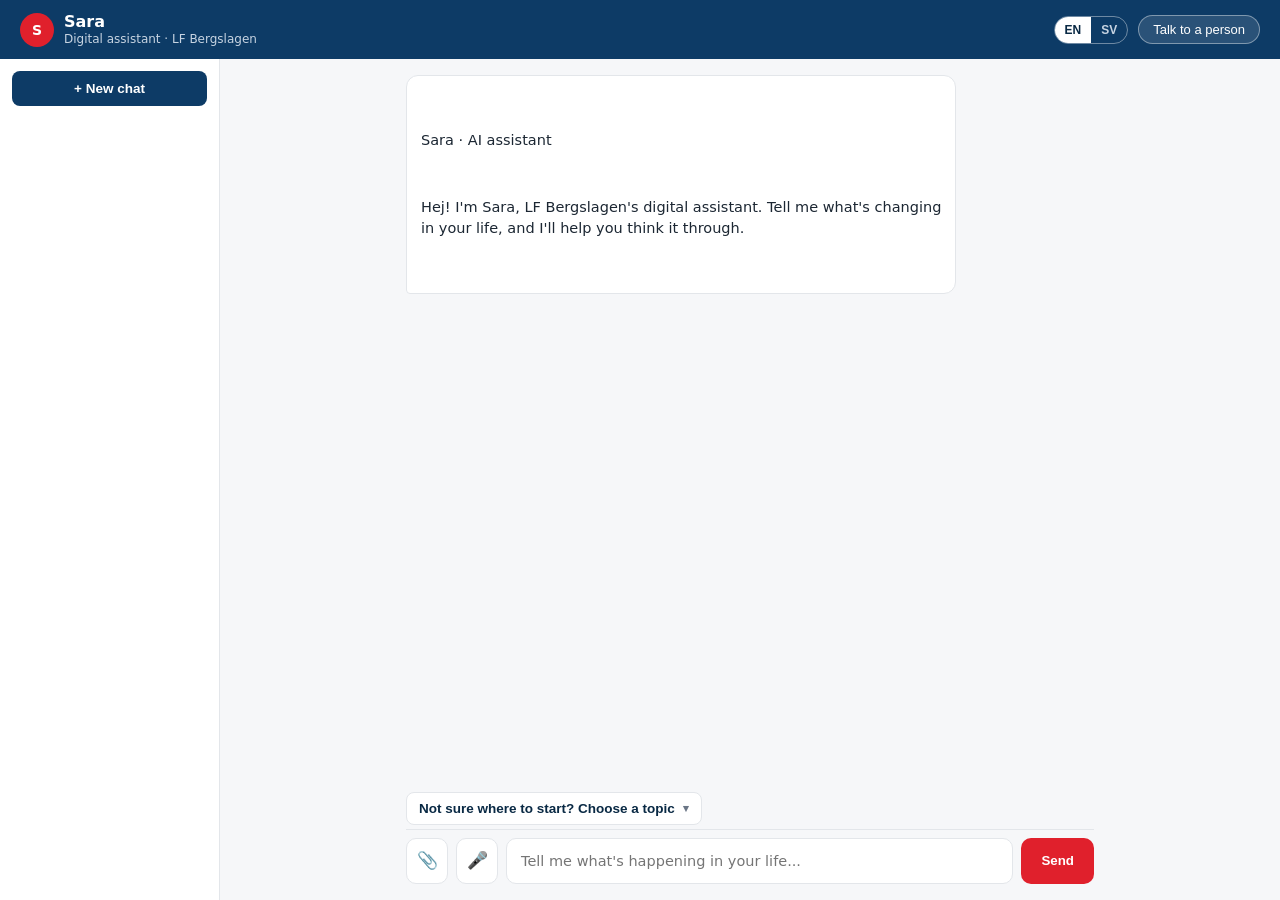
==== commit 78f13c01: "Add role-based AI hub dashboard and persistence updates" ====
--- a/frontend/index.html
+++ b/frontend/index.html
@@ -8,13 +8,11 @@
 </head>
 <body>
   <header class="topbar">
-    <div class="topbar-left">
-      <button id="sidebar-show-btn" class="sidebar-toggle-btn topbar-sidebar-toggle" type="button" title="Show previous chats" hidden>☰</button>
-      <div class="brand" id="home-btn" role="button" tabindex="0" title="Start a new chat">
-        <span class="avatar avatar-ai"><img src="assets/brand/lf-mark.svg" alt="LF Bergslagen" /></span>
-        <div class="brand-text">
-          <span class="brand-sub">LF Bergslagen</span>
-        </div>
+    <div class="brand" id="home-btn" role="button" tabindex="0" title="Start a new chat">
+      <span class="avatar avatar-ai">S</span>
+      <div class="brand-text">
+        <span class="brand-name">Sara</span>
+        <span class="brand-sub">Digital assistant · LF Bergslagen</span>
       </div>
     </div>
     <div class="header-actions">
@@ -22,57 +20,34 @@
         <button class="lang-btn" data-lang="en" type="button">EN</button>
         <button class="lang-btn" data-lang="sv" type="button">SV</button>
       </div>
-      <button id="human-btn" class="human-btn" type="button">
-        <svg class="human-btn-icon" viewBox="0 0 24 24" width="15" height="15" fill="none" stroke="currentColor" stroke-width="1.8" stroke-linecap="round" stroke-linejoin="round" aria-hidden="true">
-          <path d="M4,13 V11 a8,8 0 0 1 16,0 v2"></path>
-          <rect x="2" y="13" width="4" height="6" rx="1.5"></rect>
-          <rect x="18" y="13" width="4" height="6" rx="1.5"></rect>
-          <path d="M20,19 v1 a3,3 0 0 1 -3,3 h-3"></path>
-        </svg>
-        <span id="human-btn-label">Contact us</span>
-      </button>
+      <button id="human-btn" class="human-btn" type="button">Talk to a person</button>
     </div>
   </header>
 
   <div class="app-shell">
     <aside class="sidebar">
-      <div class="sidebar-header">
-        <button id="new-chat-btn" class="new-chat-btn" type="button">+ New chat</button>
-        <button id="sidebar-hide-btn" class="sidebar-toggle-btn" type="button" title="Hide previous chats">‹</button>
+      <button id="new-chat-btn" class="new-chat-btn" type="button">+ New chat</button>
+      <div id="chat-list" class="chat-list"></div>
+
+      <div id="portfolio-panel" class="portfolio-panel" hidden>
+        <div class="portfolio-header">
+          <span class="portfolio-title" id="portfolio-title">Your activity</span>
+        </div>
+        <div id="portfolio-items" class="portfolio-items"></div>
       </div>
-      <div class="chat-search">
-        <input id="chat-search-input" type="text" placeholder="Search previous chats..." autocomplete="off" />
-      </div>
-      <div id="chat-list" class="chat-list"></div>
-      <section id="plan-panel" class="plan-panel" aria-live="polite"></section>
     </aside>
 
     <main class="chat-shell">
-      <div id="progress-ring-bar" class="progress-ring-bar" hidden>
-        <div class="progress-ring">
-          <svg viewBox="0 0 64 64" class="progress-ring-svg">
-            <circle class="progress-ring-track" cx="32" cy="32" r="28"></circle>
-            <circle id="progress-ring-fill" class="progress-ring-fill" cx="32" cy="32" r="28"></circle>
-          </svg>
-          <span id="progress-ring-percent" class="progress-ring-percent">0%</span>
-        </div>
-        <div class="progress-ring-info">
-          <span id="progress-ring-title" class="progress-ring-title"></span>
-          <div id="progress-steps" class="progress-steps"></div>
-        </div>
-      </div>
-
       <div id="messages" class="messages">
         <div class="msg assistant">
-          <span class="msg-label" id="greeting-label">Sara · Digital Companion</span>
-          <p id="greeting-text">Hej! I'm Sara, LF Bergslagen's digital companion. Tell me what's changing in your life, and I'll help you think it through.</p>
+          <span class="msg-label" id="greeting-label">Sara · AI assistant</span>
+          <p id="greeting-text">Hej! I'm Sara, LF Bergslagen's digital assistant. Tell me what's changing in your life, and I'll help you think it through.</p>
         </div>
       </div>
 
       <div id="chips" class="chips"></div>
 
       <div id="attachment-preview" class="attachment-preview" hidden></div>
-      <button id="fill-form-btn" class="fill-form-btn" type="button" hidden disabled>Fill Form</button>
 
       <div id="rating-bar" class="rating-bar" hidden>
         <span class="rating-label" id="rating-label"></span>
@@ -81,25 +56,8 @@
 
       <form id="chat-form" class="composer">
         <input id="file-input" type="file" accept=".pdf,.txt,.doc,.docx,.xls,.xlsx,image/*" multiple hidden />
-        <button id="attach-btn" class="icon-btn" type="button" title="Attach a document">
-          <svg viewBox="0 0 100 100" width="18" height="18" aria-hidden="true">
-            <g fill="none" stroke="currentColor" stroke-width="5.2" stroke-linecap="round" stroke-linejoin="round">
-              <circle cx="50" cy="50" r="45.5"></circle>
-              <path d="M62.5 44.5 44.8 62.2a8.7 8.7 0 0 1-12.3-12.3l20.6-20.6a14.2 14.2 0 0 1 20.1 20.1L51.5 70.2a19.8 19.8 0 0 1-28-28"></path>
-            </g>
-          </svg>
-        </button>
-        <button id="mic-btn" class="icon-btn" type="button" title="Speak instead of typing" hidden>
-          <svg viewBox="0 0 100 100" width="18" height="18" aria-hidden="true">
-            <g fill="none" stroke="currentColor" stroke-width="5.2" stroke-linecap="round" stroke-linejoin="round">
-              <circle cx="50" cy="50" r="45.5"></circle>
-              <rect x="41.4" y="24" width="17.2" height="31" rx="8.6"></rect>
-              <path d="M33.5 47.5v4a16.5 16.5 0 0 0 33 0v-4"></path>
-              <path d="M50 68v9"></path>
-              <path d="M41 77h18"></path>
-            </g>
-          </svg>
-        </button>
+        <button id="attach-btn" class="icon-btn" type="button" title="Attach a document">📎</button>
+        <button id="mic-btn" class="icon-btn" type="button" title="Speak instead of typing" hidden>🎤</button>
         <textarea id="chat-input" rows="1" placeholder="Tell me what's happening in your life..." autocomplete="off"></textarea>
         <button id="send-btn" type="submit">Send</button>
       </form>
--- a/frontend/style.css
+++ b/frontend/style.css
@@ -25,17 +25,12 @@
   display: none !important;
 }
 
-html {
-  height: 100%;
-}
-
 body {
   margin: 0;
   font-family: "Segoe UI", system-ui, -apple-system, sans-serif;
   background: var(--bg);
   color: var(--text-main);
   height: 100vh;
-  overflow: hidden;
   display: flex;
   flex-direction: column;
 }
@@ -54,26 +49,17 @@
   flex: 1;
   display: flex;
   min-height: 0;
-  overflow: hidden;
 }
 
 .sidebar {
-  width: 300px;
-  min-width: 280px;
+  width: 220px;
+  min-width: 180px;
   background: white;
   border-right: 1px solid var(--border);
   display: flex;
   flex-direction: column;
   padding: 12px;
-  overflow: hidden;
-}
-
-.sidebar-header {
-  display: flex;
-  align-items: center;
-  justify-content: space-between;
-  gap: 6px;
-  margin-bottom: 10px;
+  overflow-y: auto;
 }
 
 .new-chat-btn {
@@ -85,183 +71,29 @@
   font-weight: 600;
   font-size: 13.5px;
   cursor: pointer;
-}
-
-.chat-search {
   margin-bottom: 10px;
 }
 
-.chat-search input {
-  width: 100%;
+.new-chat-btn:hover {
+  background: var(--lf-blue-dark);
+}
+
+.chat-list {
+  display: flex;
+  flex-direction: column;
+  gap: 4px;
+  overflow-y: auto;
+}
+
+.chat-item {
   padding: 8px 10px;
-  border: 1px solid var(--border);
-  border-radius: 8px;
+  border-radius: 6px;
   font-size: 13px;
   color: var(--text-main);
-  background: white;
-}
-
-.chat-search input:focus {
-  outline: none;
-  border-color: var(--lf-blue);
-}
-
-.chat-search-empty {
-  padding: 10px;
-  font-size: 12.5px;
-  color: var(--text-muted);
-  text-align: center;
-}
-
-.toast {
-  position: fixed;
-  left: 50%;
-  bottom: 24px;
-  transform: translate(-50%, 12px);
-  max-width: min(420px, calc(100vw - 32px));
-  background: var(--lf-blue-dark);
-  color: white;
-  font-size: 13px;
-  padding: 10px 16px;
-  border-radius: 10px;
-  box-shadow: 0 6px 20px rgba(0, 0, 0, 0.2);
-  opacity: 0;
-  pointer-events: none;
-  transition: opacity 0.2s ease, transform 0.2s ease;
-  z-index: 50;
-}
-
-.toast.visible {
-  opacity: 1;
-  transform: translate(-50%, 0);
-}
-
-/* Claude-style collapse: hide the previous-chats sidebar entirely and let
-   the chat column reclaim that width (see the wider max-width rule below),
-   with a "show sidebar" button appearing in the topbar to bring it back. */
-.sidebar-toggle-btn {
-  background: white;
-  border: 1px solid var(--border);
-  border-radius: 8px;
-  color: var(--text-muted);
-  cursor: pointer;
-  flex-shrink: 0;
-  font-size: 15px;
-  line-height: 1;
-  padding: 0;
-  height: 36px;
-  width: 36px;
-}
-
-.sidebar-toggle-btn:hover {
-  background: #eef3f8;
-  color: var(--lf-blue-dark);
-}
-
-.topbar-left {
-  display: flex;
-  align-items: center;
-  gap: 10px;
-  min-width: 0;
-}
-
-.topbar-sidebar-toggle {
-  background: rgba(255, 255, 255, 0.12);
-  border-color: rgba(255, 255, 255, 0.4);
-  color: white;
-}
-
-.topbar-sidebar-toggle:hover {
-  background: rgba(255, 255, 255, 0.22);
-  color: white;
-}
-
-body.sidebar-collapsed .sidebar {
-  display: none;
-}
-
-body.sidebar-collapsed #sidebar-show-btn {
-  display: inline-flex;
-  align-items: center;
-  justify-content: center;
-}
-
-.new-chat-btn:hover {
-  background: var(--lf-blue-dark);
-}
-
-.chat-list {
-  display: flex;
-  flex: 1;
-  flex-direction: column;
-  gap: 2px;
-  min-height: 0;
-  overflow-y: auto;
-}
-
-.chat-item {
-  align-items: center;
-  display: flex;
-  gap: 6px;
-  min-height: 34px;
-  padding: 6px 16px 6px 10px;
-  border-radius: 7px;
-  font-size: 13px;
-  color: var(--text-main);
-  position: relative;
-}
-
-.chat-item-title {
-  color: inherit;
-  cursor: pointer;
-  flex: 1;
-  font: inherit;
-  line-height: 1.35;
-  min-width: 0;
+  cursor: pointer;
   overflow: hidden;
-  text-align: left;
   text-overflow: ellipsis;
   white-space: nowrap;
-}
-
-.chat-item-title:focus-visible {
-  border-radius: 3px;
-  outline: 2px solid var(--lf-blue);
-  outline-offset: 2px;
-}
-
-/* Small delete control tucked into the item's top-right corner; only
-   shown when the chat is hovered or the button has keyboard focus. */
-.chat-delete-btn {
-  align-items: center;
-  background: white;
-  border: 1px solid var(--border);
-  border-radius: 3px;
-  color: var(--text-muted);
-  cursor: pointer;
-  display: inline-flex;
-  font-size: 11px;
-  height: 14px;
-  justify-content: center;
-  line-height: 1;
-  opacity: 0;
-  padding: 0 0 1px;
-  position: absolute;
-  right: 2px;
-  top: 2px;
-  transition: opacity 120ms ease;
-  width: 14px;
-}
-
-.chat-item:hover .chat-delete-btn,
-.chat-delete-btn:focus-visible {
-  opacity: 1;
-}
-
-.chat-delete-btn:hover {
-  background: #fbe9ea;
-  border-color: var(--lf-red);
-  color: var(--lf-red);
 }
 
 .chat-item:hover {
@@ -274,85 +106,116 @@
   font-weight: 600;
 }
 
-.plan-panel {
-  border-top: 1px solid var(--border);
+/* Left-panel mini-portfolio: what an authenticated customer has talked to
+   Sara about, and how far each thing has gotten - see interaction_history.py
+   for how priority/status_label are derived. Sits below the chat list,
+   inside the same scrolling sidebar column. */
+.portfolio-panel {
   margin-top: 14px;
   padding-top: 14px;
-}
-
-.plan-heading {
+  border-top: 1px solid var(--border);
+  display: flex;
+  flex-direction: column;
+  gap: 8px;
+}
+
+.portfolio-header {
+  display: flex;
+  align-items: baseline;
+  justify-content: space-between;
+}
+
+.portfolio-title {
+  font-size: 11.5px;
+  font-weight: 700;
+  letter-spacing: 0.04em;
+  text-transform: uppercase;
+  color: var(--text-muted);
+}
+
+.portfolio-items {
+  display: flex;
+  flex-direction: column;
+  gap: 6px;
+}
+
+.portfolio-empty {
+  font-size: 12.5px;
+  color: var(--text-muted);
+  padding: 4px 2px;
+}
+
+.portfolio-item {
+  border: 1px solid var(--border);
+  border-radius: 8px;
+  padding: 8px 10px;
+  display: flex;
+  flex-direction: column;
+  gap: 3px;
+  background: white;
+}
+
+.portfolio-item.priority-high {
+  border-color: var(--lf-red);
+  background: #fdf2f2;
+}
+
+.portfolio-item-top {
+  display: flex;
+  align-items: center;
+  justify-content: space-between;
+  gap: 6px;
+}
+
+.portfolio-item-label {
+  font-size: 12.5px;
+  font-weight: 600;
+  color: var(--text-main);
+  overflow: hidden;
+  text-overflow: ellipsis;
+  white-space: nowrap;
+}
+
+.portfolio-item-date {
+  font-size: 10.5px;
+  color: var(--text-muted);
+  white-space: nowrap;
+}
+
+.portfolio-item-meta {
+  display: flex;
+  align-items: center;
+  gap: 6px;
+}
+
+.portfolio-badge {
+  display: inline-block;
+  font-size: 10px;
+  font-weight: 700;
+  letter-spacing: 0.02em;
+  text-transform: uppercase;
+  padding: 2px 7px;
+  border-radius: 999px;
+}
+
+.portfolio-badge.status-open {
+  background: #eaf1fb;
   color: var(--lf-blue-dark);
-  font-size: 14px;
-  font-weight: 700;
-  margin: 0 0 4px;
-}
-
-.plan-progress,
-.plan-empty-copy,
-.plan-date {
-  color: var(--text-muted);
-  font-size: 12px;
-  line-height: 1.4;
-  margin: 0 0 10px;
-}
-
-.plan-phase {
-  color: var(--lf-blue-dark);
-  font-size: 11px;
-  font-weight: 700;
-  margin: 13px 0 5px;
-  text-transform: uppercase;
-}
-
-.plan-task {
-  align-items: flex-start;
-  display: flex;
-  gap: 7px;
-  margin: 7px 0;
-}
-
-.plan-task input {
-  margin: 3px 0 0;
-}
-
-.plan-task-label {
-  cursor: pointer;
-  display: block;
-  min-width: 0;
-}
-
-.plan-task-title {
-  display: block;
-  font-size: 12px;
-  line-height: 1.25;
-}
-
-.plan-task.done .plan-task-title {
-  color: var(--text-muted);
-  text-decoration: line-through;
-}
-
-.plan-task-meta {
-  color: var(--text-muted);
-  display: block;
-  font-size: 10px;
-  margin-top: 2px;
-}
-
-.plan-create-btn {
-  background: white;
-  border: 1px solid var(--lf-blue);
-  border-radius: 7px;
-  color: var(--lf-blue);
-  cursor: pointer;
-  font-size: 12px;
-  font-weight: 700;
-  padding: 8px;
-  width: 100%;
-}
-
-.plan-create-btn:hover {
-  background: #eef3f8;
+}
+
+.portfolio-badge.status-done {
+  background: #e7f5ee;
+  color: var(--lf-green);
+}
+
+.portfolio-badge.status-high {
+  background: var(--lf-red);
+  color: white;
+}
+
+.portfolio-case-id {
+  font-size: 10.5px;
+  color: var(--text-muted);
 }
 
 .brand {
@@ -375,7 +238,7 @@
 
 .brand-sub {
   color: #c7d4e2;
-  font-size: 15px;
+  font-size: 12px;
 }
 
 .avatar {
@@ -392,13 +255,7 @@
 }
 
 .avatar-ai {
-  background: white;
-  border: 1px solid var(--border);
-}
-
-.avatar-ai img {
-  width: 68%;
-  height: 68%;
+  background: var(--lf-red);
 }
 
 .avatar-human {
@@ -434,25 +291,18 @@
 }
 
 .human-btn {
-  align-items: center;
-  background: none;
-  border: none;
+  background: rgba(255, 255, 255, 0.12);
   color: white;
-  cursor: pointer;
-  display: inline-flex;
+  border: 1px solid rgba(255, 255, 255, 0.4);
+  border-radius: 999px;
+  padding: 6px 14px;
   font-size: 13px;
-  font-weight: 600;
-  gap: 6px;
-  padding: 6px 4px;
+  cursor: pointer;
   white-space: nowrap;
 }
 
-.human-btn-icon {
-  flex-shrink: 0;
-}
-
 .human-btn:hover {
-  color: rgba(255, 255, 255, 0.8);
+  background: rgba(255, 255, 255, 0.22);
 }
 
 .human-btn:disabled {
@@ -464,20 +314,11 @@
   flex: 1;
   display: flex;
   flex-direction: column;
-  max-width: 1500px;
+  max-width: 720px;
   width: 100%;
   margin: 0 auto;
-  padding: 16px 32px;
+  padding: 16px;
   min-height: 0;
-  overflow: hidden;
-  transition: max-width 0.2s ease;
-}
-
-/* Hiding the previous-chats sidebar (see .sidebar-toggle-btn above) frees
-   up real width, not just blank space - let the chat column fill all of
-   it rather than leaving the freed area empty. */
-body.sidebar-collapsed .chat-shell {
-  max-width: none;
 }
 
 .chat-shell.drag-over {
@@ -486,150 +327,17 @@
   background: #eef3f8;
 }
 
-/* Task Completion Ring: gamifies progress through a mortgage flow (Loan
-   Promise/Loan Offer) - see compute_transition_progress in
-   backend/agents/mortgage_agent.py. Sticky above the message list, hidden
-   until a flow actually starts. */
-.progress-ring-bar {
-  display: flex;
-  align-items: center;
-  gap: 14px;
-  padding: 10px 16px;
-  background: white;
-  border-bottom: 1px solid var(--border);
-  flex-shrink: 0;
-}
-
-.progress-ring {
-  position: relative;
-  width: 56px;
-  height: 56px;
-  flex-shrink: 0;
-}
-
-.progress-ring-svg {
-  width: 56px;
-  height: 56px;
-  transform: rotate(-90deg);
-}
-
-.progress-ring-track {
-  fill: none;
-  stroke: var(--border);
-  stroke-width: 6;
-}
-
-.progress-ring-fill {
-  fill: none;
-  stroke: var(--lf-blue);
-  stroke-width: 6;
-  stroke-linecap: round;
-  transition: stroke-dashoffset 0.4s ease;
-}
-
-.progress-ring-percent {
-  position: absolute;
-  inset: 0;
-  display: flex;
-  align-items: center;
-  justify-content: center;
-  font-size: 12px;
-  font-weight: 700;
-  color: var(--lf-blue-dark);
-}
-
-.progress-ring-info {
+.messages {
   flex: 1;
-  min-width: 0;
-}
-
-.progress-ring-title {
-  display: block;
-  font-size: 12.5px;
-  font-weight: 700;
-  color: var(--lf-blue-dark);
-  margin-bottom: 6px;
-}
-
-.progress-steps {
-  display: flex;
-  align-items: center;
-  gap: 6px;
-  flex-wrap: wrap;
-}
-
-.progress-step {
-  display: flex;
-  align-items: center;
-  gap: 5px;
-}
-
-.progress-step:not(:last-child)::after {
-  content: "";
-  width: 14px;
-  height: 1px;
-  background: var(--border);
-  margin-left: 6px;
-}
-
-.progress-step-dot {
-  display: flex;
-  align-items: center;
-  justify-content: center;
-  width: 18px;
-  height: 18px;
-  border-radius: 50%;
-  border: 1.5px solid var(--border);
-  color: var(--text-main);
-  font-size: 10.5px;
-  font-weight: 700;
-  flex-shrink: 0;
-}
-
-.progress-step.done .progress-step-dot {
-  background: var(--lf-blue);
-  border-color: var(--lf-blue);
-  color: white;
-}
-
-.progress-step-label {
-  font-size: 11px;
-  color: var(--text-main);
-  white-space: nowrap;
-}
-
-@media (max-width: 480px) {
-  .progress-step-label {
-    display: none;
-  }
-}
-
-.messages {
-  position: relative;
-  flex: 1;
-  min-height: 0;
   overflow-y: auto;
   display: flex;
   flex-direction: column;
   gap: 12px;
-  /* Bleed to the full width of .chat-shell (canceling its side padding via
-     negative margin, then reapplying it as our own padding) so the
-     scrollbar renders flush against the panel's true edge instead of
-     sitting ~32px inboard of it. */
-  margin: 0 -32px;
-  padding: 0 32px 12px;
-
-  background-color: rgba(245, 246, 248, 0.82);
-  background-image: url("assets/Images/chat-background.png");
-  background-repeat: no-repeat;
-  background-position: center center;
-  background-size: 700px auto;
-  background-attachment: scroll;
-  background-blend-mode: lighten;
+  padding-bottom: 12px;
 }
 
 .msg {
-  max-width: min(760px, 80%);
+  max-width: 80%;
   padding: 12px 14px;
   border-radius: 12px;
   line-height: 1.45;
@@ -957,7 +665,7 @@
   flex-wrap: wrap;
   gap: 8px;
   align-self: flex-start;
-  max-width: min(760px, 80%);
+  max-width: 80%;
   margin-top: -4px;
 }
 
@@ -1058,168 +766,13 @@
   background: var(--lf-blue-dark);
 }
 
-/* Comparison table (e.g. car insurance tiers) - real, structured data
-   rendered by addComparisonTable() in app.js, not typed out by the LLM.
-   Same content-width convention as .msg/.suggestions so it lines up with
-   the rest of the conversation column. */
-.comparison-table-wrapper {
-  align-self: flex-start;
-  max-width: min(760px, 90%);
-  width: 100%;
-  margin-top: -4px;
-}
-
-.comparison-table-scroll {
-  overflow-x: auto;
-  background: white;
-  border: 1px solid var(--border);
-  border-radius: 12px;
-}
-
-.comparison-table {
-  border-collapse: collapse;
-  width: 100%;
-  font-size: 13.5px;
-  white-space: nowrap;
-}
-
-.comparison-table th,
-.comparison-table td {
-  padding: 9px 14px;
-  border-bottom: 1px solid var(--border);
-  text-align: left;
-}
-
-.comparison-table thead th {
-  background: var(--lf-blue);
-  color: white;
-  font-weight: 700;
-  position: sticky;
-  top: 0;
-}
-
-.comparison-table tbody th {
-  font-weight: 600;
-  color: var(--text-main);
-  background: white;
-  position: sticky;
-  left: 0;
-}
-
-.comparison-table tbody tr:last-child th,
-.comparison-table tbody tr:last-child td {
-  border-bottom: none;
-}
-
-.comparison-table td {
-  text-align: center;
-}
-
-.comparison-table .cmp-yes {
-  color: var(--lf-green);
-  font-weight: 700;
-}
-
-.comparison-table .cmp-no {
-  color: var(--text-muted);
-}
-
-/* Home insurance tier table (text-per-cell, not checkmarks) - see
-   renderTierComparisonTable in app.js. */
-.comparison-table-detail {
-  white-space: normal;
-}
-
-.comparison-table-detail td {
-  text-align: left;
-  vertical-align: top;
-  min-width: 160px;
-}
-
-.comparison-table-detail td.tier-recommended {
-  background: #eaf1fa;
-}
-
-.tier-toggle {
-  display: flex;
-  gap: 6px;
-  margin-bottom: 8px;
-}
-
-.tier-toggle-btn {
-  padding: 5px 12px;
-  border-radius: 999px;
-  border: 1px solid var(--border);
-  background: white;
-  color: var(--text-main);
-  font-size: 12px;
-  font-weight: 600;
-  cursor: pointer;
-}
-
-.tier-toggle-btn.active {
-  background: var(--lf-blue);
-  border-color: var(--lf-blue);
-  color: white;
-}
-
-.tier-badge-row {
-  display: flex;
-}
-
-.tier-badge-cell {
-  flex: 1;
-  min-width: 160px;
-  padding-left: 14px;
-}
-
-.tier-badge-cell:first-child {
-  flex: 0 0 auto;
-  width: 0;
-  padding-left: 0;
-}
-
-.tier-badge {
-  display: inline-block;
-  background: var(--lf-green);
-  color: white;
-  font-size: 11px;
-  font-weight: 700;
-  padding: 3px 10px;
-  border-radius: 999px;
-  white-space: nowrap;
-}
-
-.tier-recommendation-note {
-  margin-top: 8px;
-  padding: 10px 12px;
-  background: #eaf1fa;
-  border: 1px solid var(--border);
-  border-radius: 10px;
-  font-size: 12.5px;
-  color: var(--text-main);
-  line-height: 1.5;
-}
-
 .inline-form {
   align-self: flex-start;
-  max-width: min(600px, 85%);
+  max-width: 85%;
   background: white;
   border: 1px solid var(--border);
   border-radius: 12px;
   padding: 14px 16px;
-  display: flex;
-  flex-direction: column;
-  gap: 12px;
-}
-
-.inline-form h3 {
-  margin: 0;
-  font-size: 14px;
-  color: var(--lf-blue-dark);
-}
-
-.inline-form-fields {
   display: flex;
   flex-direction: column;
   gap: 12px;
@@ -1273,70 +826,72 @@
   align-self: flex-start;
 }
 
-.inline-form-submitted {
-  background: #f4faf7;
-  border-color: #cfe9dc;
-  padding: 10px 14px;
-  gap: 6px;
-}
-
-.inline-form-summary-row {
-  display: flex;
-  justify-content: space-between;
-  gap: 12px;
+/* Fraud/dispute transaction picker - a real table with a checkbox per row
+   instead of a plain numbered text list, so several suspicious charges can
+   be flagged in one go. See addTransactionSelectForm in app.js. */
+.txn-select-form {
+  max-width: 100%;
+  width: 620px;
+}
+
+.txn-select-table {
+  width: 100%;
+  border-collapse: collapse;
   font-size: 13px;
 }
 
-.inline-form-summary-label {
-  color: var(--text-muted);
-}
-
-.inline-form-summary-value {
+.txn-select-table th {
+  text-align: left;
+  font-size: 11px;
+  font-weight: 700;
+  letter-spacing: 0.03em;
+  text-transform: uppercase;
+  color: var(--text-muted);
+  padding: 0 8px 8px;
+  border-bottom: 1px solid var(--border);
+}
+
+.txn-select-table td {
+  padding: 8px;
+  border-bottom: 1px solid var(--border);
   color: var(--text-main);
+}
+
+.txn-select-table tbody tr {
+  cursor: pointer;
+}
+
+.txn-select-table tbody tr:nth-child(even) {
+  background: var(--bg);
+}
+
+.txn-select-table tbody tr:hover {
+  background: #eef3f8;
+}
+
+.txn-select-table tbody tr.selected {
+  background: #fdf2f2;
+}
+
+.txn-select-table tbody tr.selected td {
   font-weight: 600;
+}
+
+.txn-select-table input[type="checkbox"] {
+  width: 16px;
+  height: 16px;
+  cursor: pointer;
+}
+
+.txn-select-amount {
   text-align: right;
-}
-
-.form-saved-note {
-  align-self: flex-start;
-  padding: 2px 4px;
-  font-size: 13px;
-}
-
-.form-saved-link {
-  color: var(--lf-blue-dark);
-  font-weight: 600;
-  text-decoration: underline;
-  text-underline-offset: 2px;
-}
-
-.form-saved-link:hover {
-  color: var(--lf-blue);
-}
-
-.form-save-error {
-  align-self: flex-start;
-  padding: 2px 4px;
-  color: var(--text-muted);
-  font-size: 12.5px;
-  font-style: italic;
-}
-
-.fill-form-btn {
-  align-self: flex-start;
-  margin: 0 0 10px;
-  padding: 8px 14px;
-  border: 1px solid var(--lf-blue);
-  border-radius: 6px;
-  background: white;
-  color: var(--lf-blue-dark);
-  cursor: pointer;
-  font-weight: 600;
-}
-
-.fill-form-btn:disabled {
+  font-variant-numeric: tabular-nums;
+  white-space: nowrap;
+}
+
+.inline-form.txn-select-form button[type="submit"]:disabled {
+  opacity: 0.5;
   cursor: not-allowed;
-  opacity: 0.45;
 }
 
 .msg-label {
@@ -1452,12 +1007,9 @@
 }
 
 .composer button.icon-btn {
-  align-items: center;
   background: white;
   border: 1px solid var(--border);
   color: var(--lf-blue-dark);
-  display: flex;
-  justify-content: center;
   padding: 0;
   width: 42px;
   font-size: 17px;
@@ -1538,20 +1090,11 @@
   display: none;
 }
 
-/* No room for a sidebar at all in the small embedded-widget bubble (see the
-   comment above), so don't offer a "show sidebar" toggle there either. */
-body.widget-compact #sidebar-show-btn {
-  display: none !important;
-}
-
 @media (max-width: 640px) {
   .sidebar {
     width: 84px;
     min-width: 84px;
     padding: 8px 6px;
-  }
-  .sidebar-header {
-    flex-direction: column;
   }
   .new-chat-btn {
     font-size: 0;
@@ -1561,17 +1104,8 @@
     content: "+";
     font-size: 18px;
   }
-  #sidebar-hide-btn {
-    width: 100%;
-  }
-  .chat-search {
-    display: none;
-  }
   .chat-item {
     font-size: 11px;
-  }
-  .plan-panel {
-    display: none;
   }
 }
 
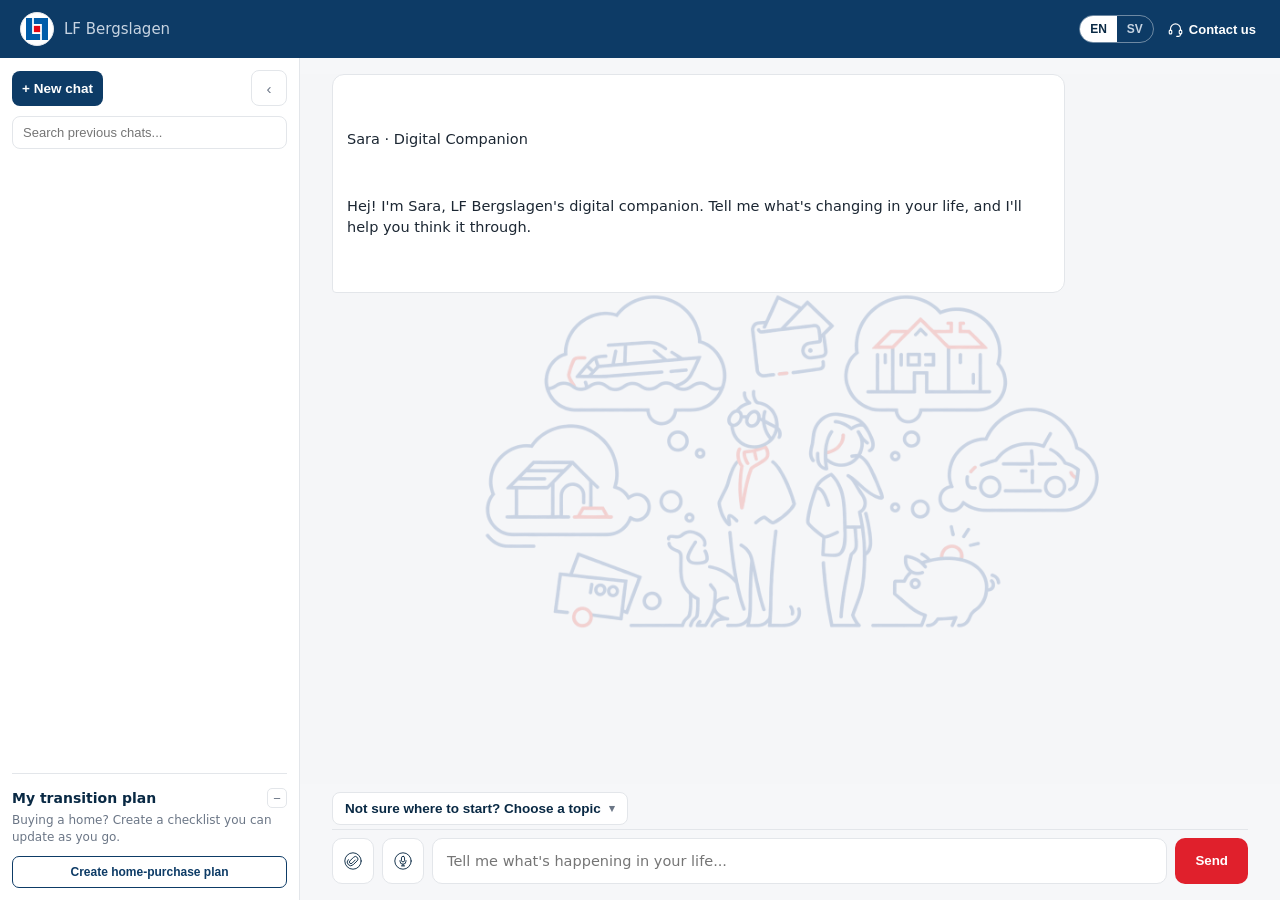
==== commit 46e28b5f: "Merge origin/main: role-based dashboard, contact rules, and audit history Resolves conflicts between" ====
--- a/frontend/index.html
+++ b/frontend/index.html
@@ -8,11 +8,13 @@
 </head>
 <body>
   <header class="topbar">
-    <div class="brand" id="home-btn" role="button" tabindex="0" title="Start a new chat">
-      <span class="avatar avatar-ai">S</span>
-      <div class="brand-text">
-        <span class="brand-name">Sara</span>
-        <span class="brand-sub">Digital assistant · LF Bergslagen</span>
+    <div class="topbar-left">
+      <button id="sidebar-show-btn" class="sidebar-toggle-btn topbar-sidebar-toggle" type="button" title="Show previous chats" hidden>☰</button>
+      <div class="brand" id="home-btn" role="button" tabindex="0" title="Start a new chat">
+        <span class="avatar avatar-ai"><img src="assets/brand/lf-mark.svg" alt="LF Bergslagen" /></span>
+        <div class="brand-text">
+          <span class="brand-sub">LF Bergslagen</span>
+        </div>
       </div>
     </div>
     <div class="header-actions">
@@ -20,14 +22,29 @@
         <button class="lang-btn" data-lang="en" type="button">EN</button>
         <button class="lang-btn" data-lang="sv" type="button">SV</button>
       </div>
-      <button id="human-btn" class="human-btn" type="button">Talk to a person</button>
+      <button id="human-btn" class="human-btn" type="button">
+        <svg class="human-btn-icon" viewBox="0 0 24 24" width="15" height="15" fill="none" stroke="currentColor" stroke-width="1.8" stroke-linecap="round" stroke-linejoin="round" aria-hidden="true">
+          <path d="M4,13 V11 a8,8 0 0 1 16,0 v2"></path>
+          <rect x="2" y="13" width="4" height="6" rx="1.5"></rect>
+          <rect x="18" y="13" width="4" height="6" rx="1.5"></rect>
+          <path d="M20,19 v1 a3,3 0 0 1 -3,3 h-3"></path>
+        </svg>
+        <span id="human-btn-label">Contact us</span>
+      </button>
     </div>
   </header>
 
   <div class="app-shell">
     <aside class="sidebar">
-      <button id="new-chat-btn" class="new-chat-btn" type="button">+ New chat</button>
+      <div class="sidebar-header">
+        <button id="new-chat-btn" class="new-chat-btn" type="button">+ New chat</button>
+        <button id="sidebar-hide-btn" class="sidebar-toggle-btn" type="button" title="Hide previous chats">‹</button>
+      </div>
+      <div class="chat-search">
+        <input id="chat-search-input" type="text" placeholder="Search previous chats..." autocomplete="off" />
+      </div>
       <div id="chat-list" class="chat-list"></div>
+      <section id="plan-panel" class="plan-panel" aria-live="polite"></section>
 
       <div id="portfolio-panel" class="portfolio-panel" hidden>
         <div class="portfolio-header">
@@ -38,16 +55,31 @@
     </aside>
 
     <main class="chat-shell">
+      <div id="progress-ring-bar" class="progress-ring-bar" hidden>
+        <div class="progress-ring">
+          <svg viewBox="0 0 64 64" class="progress-ring-svg">
+            <circle class="progress-ring-track" cx="32" cy="32" r="28"></circle>
+            <circle id="progress-ring-fill" class="progress-ring-fill" cx="32" cy="32" r="28"></circle>
+          </svg>
+          <span id="progress-ring-percent" class="progress-ring-percent">0%</span>
+        </div>
+        <div class="progress-ring-info">
+          <span id="progress-ring-title" class="progress-ring-title"></span>
+          <div id="progress-steps" class="progress-steps"></div>
+        </div>
+      </div>
+
       <div id="messages" class="messages">
         <div class="msg assistant">
-          <span class="msg-label" id="greeting-label">Sara · AI assistant</span>
-          <p id="greeting-text">Hej! I'm Sara, LF Bergslagen's digital assistant. Tell me what's changing in your life, and I'll help you think it through.</p>
+          <span class="msg-label" id="greeting-label">Sara · Digital Companion</span>
+          <p id="greeting-text">Hej! I'm Sara, LF Bergslagen's digital companion. Tell me what's changing in your life, and I'll help you think it through.</p>
         </div>
       </div>
 
       <div id="chips" class="chips"></div>
 
       <div id="attachment-preview" class="attachment-preview" hidden></div>
+      <button id="fill-form-btn" class="fill-form-btn" type="button" hidden disabled>Fill Form</button>
 
       <div id="rating-bar" class="rating-bar" hidden>
         <span class="rating-label" id="rating-label"></span>
@@ -56,8 +88,25 @@
 
       <form id="chat-form" class="composer">
         <input id="file-input" type="file" accept=".pdf,.txt,.doc,.docx,.xls,.xlsx,image/*" multiple hidden />
-        <button id="attach-btn" class="icon-btn" type="button" title="Attach a document">📎</button>
-        <button id="mic-btn" class="icon-btn" type="button" title="Speak instead of typing" hidden>🎤</button>
+        <button id="attach-btn" class="icon-btn" type="button" title="Attach a document">
+          <svg viewBox="0 0 100 100" width="18" height="18" aria-hidden="true">
+            <g fill="none" stroke="currentColor" stroke-width="5.2" stroke-linecap="round" stroke-linejoin="round">
+              <circle cx="50" cy="50" r="45.5"></circle>
+              <path d="M62.5 44.5 44.8 62.2a8.7 8.7 0 0 1-12.3-12.3l20.6-20.6a14.2 14.2 0 0 1 20.1 20.1L51.5 70.2a19.8 19.8 0 0 1-28-28"></path>
+            </g>
+          </svg>
+        </button>
+        <button id="mic-btn" class="icon-btn" type="button" title="Speak instead of typing" hidden>
+          <svg viewBox="0 0 100 100" width="18" height="18" aria-hidden="true">
+            <g fill="none" stroke="currentColor" stroke-width="5.2" stroke-linecap="round" stroke-linejoin="round">
+              <circle cx="50" cy="50" r="45.5"></circle>
+              <rect x="41.4" y="24" width="17.2" height="31" rx="8.6"></rect>
+              <path d="M33.5 47.5v4a16.5 16.5 0 0 0 33 0v-4"></path>
+              <path d="M50 68v9"></path>
+              <path d="M41 77h18"></path>
+            </g>
+          </svg>
+        </button>
         <textarea id="chat-input" rows="1" placeholder="Tell me what's happening in your life..." autocomplete="off"></textarea>
         <button id="send-btn" type="submit">Send</button>
       </form>
--- a/frontend/style.css
+++ b/frontend/style.css
@@ -25,12 +25,17 @@
   display: none !important;
 }
 
+html {
+  height: 100%;
+}
+
 body {
   margin: 0;
   font-family: "Segoe UI", system-ui, -apple-system, sans-serif;
   background: var(--bg);
   color: var(--text-main);
   height: 100vh;
+  overflow: hidden;
   display: flex;
   flex-direction: column;
 }
@@ -49,17 +54,26 @@
   flex: 1;
   display: flex;
   min-height: 0;
+  overflow: hidden;
 }
 
 .sidebar {
-  width: 220px;
-  min-width: 180px;
+  width: 300px;
+  min-width: 280px;
   background: white;
   border-right: 1px solid var(--border);
   display: flex;
   flex-direction: column;
   padding: 12px;
-  overflow-y: auto;
+  overflow: hidden;
+}
+
+.sidebar-header {
+  display: flex;
+  align-items: center;
+  justify-content: space-between;
+  gap: 6px;
+  margin-bottom: 10px;
 }
 
 .new-chat-btn {
@@ -71,7 +85,105 @@
   font-weight: 600;
   font-size: 13.5px;
   cursor: pointer;
+}
+
+.chat-search {
   margin-bottom: 10px;
+}
+
+.chat-search input {
+  width: 100%;
+  padding: 8px 10px;
+  border: 1px solid var(--border);
+  border-radius: 8px;
+  font-size: 13px;
+  color: var(--text-main);
+  background: white;
+}
+
+.chat-search input:focus {
+  outline: none;
+  border-color: var(--lf-blue);
+}
+
+.chat-search-empty {
+  padding: 10px;
+  font-size: 12.5px;
+  color: var(--text-muted);
+  text-align: center;
+}
+
+.toast {
+  position: fixed;
+  left: 50%;
+  bottom: 24px;
+  transform: translate(-50%, 12px);
+  max-width: min(420px, calc(100vw - 32px));
+  background: var(--lf-blue-dark);
+  color: white;
+  font-size: 13px;
+  padding: 10px 16px;
+  border-radius: 10px;
+  box-shadow: 0 6px 20px rgba(0, 0, 0, 0.2);
+  opacity: 0;
+  pointer-events: none;
+  transition: opacity 0.2s ease, transform 0.2s ease;
+  z-index: 50;
+}
+
+.toast.visible {
+  opacity: 1;
+  transform: translate(-50%, 0);
+}
+
+/* Claude-style collapse: hide the previous-chats sidebar entirely and let
+   the chat column reclaim that width (see the wider max-width rule below),
+   with a "show sidebar" button appearing in the topbar to bring it back. */
+.sidebar-toggle-btn {
+  background: white;
+  border: 1px solid var(--border);
+  border-radius: 8px;
+  color: var(--text-muted);
+  cursor: pointer;
+  flex-shrink: 0;
+  font-size: 15px;
+  line-height: 1;
+  padding: 0;
+  height: 36px;
+  width: 36px;
+}
+
+.sidebar-toggle-btn:hover {
+  background: #eef3f8;
+  color: var(--lf-blue-dark);
+}
+
+.topbar-left {
+  display: flex;
+  align-items: center;
+  gap: 10px;
+  min-width: 0;
+}
+
+.topbar-sidebar-toggle {
+  background: rgba(255, 255, 255, 0.12);
+  border-color: rgba(255, 255, 255, 0.4);
+  color: white;
+}
+
+.topbar-sidebar-toggle:hover {
+  background: rgba(255, 255, 255, 0.22);
+  color: white;
+}
+
+body.sidebar-collapsed .sidebar {
+  display: none;
+}
+
+body.sidebar-collapsed #sidebar-show-btn {
+  display: inline-flex;
+  align-items: center;
+  justify-content: center;
 }
 
 .new-chat-btn:hover {
@@ -80,22 +192,78 @@
 
 .chat-list {
   display: flex;
-  flex-direction: column;
-  gap: 4px;
+  flex: 1;
+  flex-direction: column;
+  gap: 2px;
+  min-height: 0;
   overflow-y: auto;
 }
 
 .chat-item {
-  padding: 8px 10px;
-  border-radius: 6px;
+  align-items: center;
+  display: flex;
+  gap: 6px;
+  min-height: 34px;
+  padding: 6px 16px 6px 10px;
+  border-radius: 7px;
   font-size: 13px;
   color: var(--text-main);
-  cursor: pointer;
+  position: relative;
+}
+
+.chat-item-title {
+  color: inherit;
+  cursor: pointer;
+  flex: 1;
+  font: inherit;
+  line-height: 1.35;
+  min-width: 0;
   overflow: hidden;
+  text-align: left;
   text-overflow: ellipsis;
   white-space: nowrap;
 }
 
+.chat-item-title:focus-visible {
+  border-radius: 3px;
+  outline: 2px solid var(--lf-blue);
+  outline-offset: 2px;
+}
+
+/* Small delete control tucked into the item's top-right corner; only
+   shown when the chat is hovered or the button has keyboard focus. */
+.chat-delete-btn {
+  align-items: center;
+  background: white;
+  border: 1px solid var(--border);
+  border-radius: 3px;
+  color: var(--text-muted);
+  cursor: pointer;
+  display: inline-flex;
+  font-size: 11px;
+  height: 14px;
+  justify-content: center;
+  line-height: 1;
+  opacity: 0;
+  padding: 0 0 1px;
+  position: absolute;
+  right: 2px;
+  top: 2px;
+  transition: opacity 120ms ease;
+  width: 14px;
+}
+
+.chat-item:hover .chat-delete-btn,
+.chat-delete-btn:focus-visible {
+  opacity: 1;
+}
+
+.chat-delete-btn:hover {
+  background: #fbe9ea;
+  border-color: var(--lf-red);
+  color: var(--lf-red);
+}
+
 .chat-item:hover {
   background: var(--bg);
 }
@@ -104,6 +272,30 @@
   background: #eef3f8;
   color: var(--lf-blue-dark);
   font-weight: 600;
+}
+
+.plan-panel {
+  border-top: 1px solid var(--border);
+  margin-top: 14px;
+  padding-top: 14px;
+}
+
+.plan-panel-header {
+  align-items: center;
+  display: flex;
+  justify-content: space-between;
+  gap: 8px;
+}
+
+.plan-heading {
+  color: var(--lf-blue-dark);
+  font-size: 14px;
+  font-weight: 700;
+  margin: 0 0 4px;
+}
+
+.plan-panel-header .plan-heading {
+  margin: 0;
 }
 
 /* Left-panel mini-portfolio: what an authenticated customer has talked to
@@ -176,6 +368,99 @@
   white-space: nowrap;
 }
 
+.plan-panel-toggle-btn {
+  align-items: center;
+  background: white;
+  border: 1px solid var(--border);
+  border-radius: 5px;
+  color: var(--text-muted);
+  cursor: pointer;
+  display: inline-flex;
+  flex-shrink: 0;
+  font-size: 13px;
+  height: 20px;
+  justify-content: center;
+  line-height: 1;
+  width: 20px;
+}
+
+.plan-panel-toggle-btn:hover {
+  background: #eef3f8;
+  color: var(--lf-blue-dark);
+}
+
+.plan-panel-body {
+  padding-top: 4px;
+}
+
+.plan-progress,
+.plan-empty-copy,
+.plan-date {
+  color: var(--text-muted);
+  font-size: 12px;
+  line-height: 1.4;
+  margin: 0 0 10px;
+}
+
+.plan-phase {
+  color: var(--lf-blue-dark);
+  font-size: 11px;
+  font-weight: 700;
+  margin: 13px 0 5px;
+  text-transform: uppercase;
+}
+
+.plan-task {
+  align-items: flex-start;
+  display: flex;
+  gap: 7px;
+  margin: 7px 0;
+}
+
+.plan-task input {
+  margin: 3px 0 0;
+}
+
+.plan-task-label {
+  cursor: pointer;
+  display: block;
+  min-width: 0;
+}
+
+.plan-task-title {
+  display: block;
+  font-size: 12px;
+  line-height: 1.25;
+}
+
+.plan-task.done .plan-task-title {
+  color: var(--text-muted);
+  text-decoration: line-through;
+}
+
+.plan-task-meta {
+  color: var(--text-muted);
+  display: block;
+  font-size: 10px;
+  margin-top: 2px;
+}
+
+.plan-create-btn {
+  background: white;
+  border: 1px solid var(--lf-blue);
+  border-radius: 7px;
+  color: var(--lf-blue);
+  cursor: pointer;
+  font-size: 12px;
+  font-weight: 700;
+  padding: 8px;
+  width: 100%;
+}
+
+.plan-create-btn:hover {
+  background: #eef3f8;
+}
+
 .portfolio-item-date {
   font-size: 10.5px;
   color: var(--text-muted);
@@ -238,7 +523,7 @@
 
 .brand-sub {
   color: #c7d4e2;
-  font-size: 12px;
+  font-size: 15px;
 }
 
 .avatar {
@@ -255,7 +540,13 @@
 }
 
 .avatar-ai {
-  background: var(--lf-red);
+  background: white;
+  border: 1px solid var(--border);
+}
+
+.avatar-ai img {
+  width: 68%;
+  height: 68%;
 }
 
 .avatar-human {
@@ -291,18 +582,25 @@
 }
 
 .human-btn {
-  background: rgba(255, 255, 255, 0.12);
+  align-items: center;
+  background: none;
+  border: none;
   color: white;
-  border: 1px solid rgba(255, 255, 255, 0.4);
-  border-radius: 999px;
-  padding: 6px 14px;
+  cursor: pointer;
+  display: inline-flex;
   font-size: 13px;
-  cursor: pointer;
+  font-weight: 600;
+  gap: 6px;
+  padding: 6px 4px;
   white-space: nowrap;
 }
 
+.human-btn-icon {
+  flex-shrink: 0;
+}
+
 .human-btn:hover {
-  background: rgba(255, 255, 255, 0.22);
+  color: rgba(255, 255, 255, 0.8);
 }
 
 .human-btn:disabled {
@@ -314,11 +612,28 @@
   flex: 1;
   display: flex;
   flex-direction: column;
-  max-width: 720px;
   width: 100%;
-  margin: 0 auto;
-  padding: 16px;
+  padding: 16px 32px;
   min-height: 0;
+  overflow: hidden;
+}
+
+/* .chat-shell itself is intentionally unconstrained (fills .app-shell's
+   full remaining width) so .messages' own edge-to-edge bleed below reaches
+   the panel's true right edge instead of stopping ~750px short of it on a
+   wide screen - .chat-shell used to cap out at 1500px and center itself,
+   which put empty space (and the scrollbar) well inboard of the real edge.
+   Everything else in the column still reads best at a bounded width, so
+   they get their own centered max-width here instead. */
+.progress-ring-bar,
+.chips,
+.attachment-preview,
+.rating-bar,
+.composer {
+  max-width: 1500px;
+  margin-left: auto;
+  margin-right: auto;
+  width: 100%;
 }
 
 .chat-shell.drag-over {
@@ -327,17 +642,190 @@
   background: #eef3f8;
 }
 
+/* Task Completion Ring: gamifies progress through a mortgage flow (Loan
+   Promise/Loan Offer) - see compute_transition_progress in
+   backend/agents/mortgage_agent.py. Sticky above the message list, hidden
+   until a flow actually starts. */
+.progress-ring-bar {
+  display: flex;
+  align-items: center;
+  gap: 14px;
+  padding: 10px 16px;
+  background: white;
+  border-bottom: 1px solid var(--border);
+  flex-shrink: 0;
+}
+
+.progress-ring {
+  position: relative;
+  width: 56px;
+  height: 56px;
+  flex-shrink: 0;
+}
+
+.progress-ring-svg {
+  width: 56px;
+  height: 56px;
+  transform: rotate(-90deg);
+}
+
+.progress-ring-track {
+  fill: none;
+  stroke: var(--border);
+  stroke-width: 6;
+}
+
+.progress-ring-fill {
+  fill: none;
+  stroke: var(--lf-blue);
+  stroke-width: 6;
+  stroke-linecap: round;
+  transition: stroke-dashoffset 0.4s ease;
+}
+
+.progress-ring-percent {
+  position: absolute;
+  inset: 0;
+  display: flex;
+  align-items: center;
+  justify-content: center;
+  font-size: 12px;
+  font-weight: 700;
+  color: var(--lf-blue-dark);
+}
+
+.progress-ring-info {
+  flex: 1;
+  min-width: 0;
+}
+
+.progress-ring-title {
+  display: block;
+  font-size: 12.5px;
+  font-weight: 700;
+  color: var(--lf-blue-dark);
+  margin-bottom: 6px;
+}
+
+.progress-steps {
+  display: flex;
+  align-items: center;
+  gap: 6px;
+  flex-wrap: wrap;
+}
+
+.progress-step {
+  display: flex;
+  align-items: center;
+  gap: 5px;
+}
+
+.progress-step:not(:last-child)::after {
+  content: "";
+  width: 14px;
+  height: 1px;
+  background: var(--border);
+  margin-left: 6px;
+}
+
+.progress-step-dot {
+  display: flex;
+  align-items: center;
+  justify-content: center;
+  width: 18px;
+  height: 18px;
+  border-radius: 50%;
+  border: 1.5px solid var(--border);
+  color: var(--text-main);
+  font-size: 10.5px;
+  font-weight: 700;
+  flex-shrink: 0;
+}
+
+.progress-step.done .progress-step-dot {
+  background: var(--lf-blue);
+  border-color: var(--lf-blue);
+  color: white;
+}
+
+.progress-step-label {
+  font-size: 11px;
+  color: var(--text-main);
+  white-space: nowrap;
+}
+
+.document-review-card {
+  align-self: flex-start;
+  width: min(100%, 520px);
+  padding: 12px 14px;
+  border: 1px solid #c9dce9;
+  border-left: 4px solid var(--lf-blue);
+  border-radius: 8px;
+  background: #f5f9fc;
+  color: var(--text-main);
+  font-size: 12px;
+}
+
+.document-review-card strong {
+  display: block;
+  color: var(--lf-blue-dark);
+  margin-bottom: 8px;
+}
+
+.document-review-card dl {
+  display: grid;
+  grid-template-columns: 1fr auto;
+  gap: 5px 16px;
+  margin: 0;
+}
+
+.document-review-card dt,
+.document-review-card dd {
+  margin: 0;
+}
+
+.document-review-card dd {
+  font-weight: 700;
+  text-align: right;
+}
+
+.document-review-card p {
+  margin: 8px 0 0;
+  color: var(--text-muted);
+}
+
+@media (max-width: 480px) {
+  .progress-step-label {
+    display: none;
+  }
+}
+
 .messages {
+  position: relative;
   flex: 1;
+  min-height: 0;
   overflow-y: auto;
   display: flex;
   flex-direction: column;
   gap: 12px;
-  padding-bottom: 12px;
+  /* Bleed to the full width of .chat-shell (canceling its side padding via
+     negative margin, then reapplying it as our own padding) so the
+     scrollbar renders flush against the panel's true edge instead of
+     sitting ~32px inboard of it. */
+  margin: 0 -32px;
+  padding: 0 32px 12px;
+
+  background-color: rgba(245, 246, 248, 0.82);
+  background-image: url("assets/Images/chat-background.png");
+  background-repeat: no-repeat;
+  background-position: center center;
+  background-size: 700px auto;
+  background-attachment: scroll;
+  background-blend-mode: lighten;
 }
 
 .msg {
-  max-width: 80%;
+  max-width: min(760px, 80%);
   padding: 12px 14px;
   border-radius: 12px;
   line-height: 1.45;
@@ -665,7 +1153,7 @@
   flex-wrap: wrap;
   gap: 8px;
   align-self: flex-start;
-  max-width: 80%;
+  max-width: min(760px, 80%);
   margin-top: -4px;
 }
 
@@ -766,13 +1254,168 @@
   background: var(--lf-blue-dark);
 }
 
+/* Comparison table (e.g. car insurance tiers) - real, structured data
+   rendered by addComparisonTable() in app.js, not typed out by the LLM.
+   Same content-width convention as .msg/.suggestions so it lines up with
+   the rest of the conversation column. */
+.comparison-table-wrapper {
+  align-self: flex-start;
+  max-width: min(760px, 90%);
+  width: 100%;
+  margin-top: -4px;
+}
+
+.comparison-table-scroll {
+  overflow-x: auto;
+  background: white;
+  border: 1px solid var(--border);
+  border-radius: 12px;
+}
+
+.comparison-table {
+  border-collapse: collapse;
+  width: 100%;
+  font-size: 13.5px;
+  white-space: nowrap;
+}
+
+.comparison-table th,
+.comparison-table td {
+  padding: 9px 14px;
+  border-bottom: 1px solid var(--border);
+  text-align: left;
+}
+
+.comparison-table thead th {
+  background: var(--lf-blue);
+  color: white;
+  font-weight: 700;
+  position: sticky;
+  top: 0;
+}
+
+.comparison-table tbody th {
+  font-weight: 600;
+  color: var(--text-main);
+  background: white;
+  position: sticky;
+  left: 0;
+}
+
+.comparison-table tbody tr:last-child th,
+.comparison-table tbody tr:last-child td {
+  border-bottom: none;
+}
+
+.comparison-table td {
+  text-align: center;
+}
+
+.comparison-table .cmp-yes {
+  color: var(--lf-green);
+  font-weight: 700;
+}
+
+.comparison-table .cmp-no {
+  color: var(--text-muted);
+}
+
+/* Home insurance tier table (text-per-cell, not checkmarks) - see
+   renderTierComparisonTable in app.js. */
+.comparison-table-detail {
+  white-space: normal;
+}
+
+.comparison-table-detail td {
+  text-align: left;
+  vertical-align: top;
+  min-width: 160px;
+}
+
+.comparison-table-detail td.tier-recommended {
+  background: #eaf1fa;
+}
+
+.tier-toggle {
+  display: flex;
+  gap: 6px;
+  margin-bottom: 8px;
+}
+
+.tier-toggle-btn {
+  padding: 5px 12px;
+  border-radius: 999px;
+  border: 1px solid var(--border);
+  background: white;
+  color: var(--text-main);
+  font-size: 12px;
+  font-weight: 600;
+  cursor: pointer;
+}
+
+.tier-toggle-btn.active {
+  background: var(--lf-blue);
+  border-color: var(--lf-blue);
+  color: white;
+}
+
+.tier-badge-row {
+  display: flex;
+}
+
+.tier-badge-cell {
+  flex: 1;
+  min-width: 160px;
+  padding-left: 14px;
+}
+
+.tier-badge-cell:first-child {
+  flex: 0 0 auto;
+  width: 0;
+  padding-left: 0;
+}
+
+.tier-badge {
+  display: inline-block;
+  background: var(--lf-green);
+  color: white;
+  font-size: 11px;
+  font-weight: 700;
+  padding: 3px 10px;
+  border-radius: 999px;
+  white-space: nowrap;
+}
+
+.tier-recommendation-note {
+  margin-top: 8px;
+  padding: 10px 12px;
+  background: #eaf1fa;
+  border: 1px solid var(--border);
+  border-radius: 10px;
+  font-size: 12.5px;
+  color: var(--text-main);
+  line-height: 1.5;
+}
+
 .inline-form {
   align-self: flex-start;
-  max-width: 85%;
+  max-width: min(600px, 85%);
   background: white;
   border: 1px solid var(--border);
   border-radius: 12px;
   padding: 14px 16px;
+  display: flex;
+  flex-direction: column;
+  gap: 12px;
+}
+
+.inline-form h3 {
+  margin: 0;
+  font-size: 14px;
+  color: var(--lf-blue-dark);
+}
+
+.inline-form-fields {
   display: flex;
   flex-direction: column;
   gap: 12px;
@@ -824,6 +1467,165 @@
 
 .inline-form button[type="submit"] {
   align-self: flex-start;
+}
+
+.inline-form-submitted {
+  background: #f4faf7;
+  border-color: #cfe9dc;
+  padding: 10px 14px;
+  gap: 6px;
+}
+
+.auth-choice-card {
+  align-self: flex-start;
+  max-width: min(420px, 85%);
+  background: white;
+  border: 1px solid var(--border);
+  border-radius: 12px;
+  padding: 18px 20px;
+  display: flex;
+  flex-direction: column;
+  gap: 14px;
+}
+
+.auth-choice-heading {
+  margin: 0;
+  font-size: 15px;
+  font-weight: 700;
+  color: var(--lf-blue-dark);
+}
+
+.auth-choice-options {
+  display: flex;
+  flex-direction: column;
+}
+
+.auth-choice-option {
+  display: flex;
+  align-items: flex-start;
+  gap: 10px;
+  padding: 12px 0;
+  cursor: pointer;
+  border-bottom: 1px solid var(--border);
+}
+
+div.auth-choice-option {
+  cursor: default;
+}
+
+.auth-choice-option:last-child {
+  border-bottom: none;
+}
+
+.auth-choice-option input[type="radio"] {
+  margin-top: 3px;
+  width: 16px;
+  height: 16px;
+  accent-color: var(--lf-blue);
+  flex-shrink: 0;
+}
+
+.auth-choice-option-text {
+  display: flex;
+  flex-direction: column;
+  gap: 3px;
+}
+
+.auth-choice-option-label {
+  font-size: 14px;
+  font-weight: 600;
+  color: var(--text-main);
+}
+
+.auth-choice-option-helper {
+  font-size: 12px;
+  color: var(--text-muted);
+  line-height: 1.4;
+}
+
+.auth-choice-continue-btn {
+  align-self: stretch;
+  background: var(--lf-blue);
+  color: white;
+  border: none;
+  border-radius: 8px;
+  padding: 11px;
+  font-size: 14px;
+  font-weight: 700;
+  cursor: pointer;
+}
+
+.auth-choice-continue-btn:hover {
+  background: var(--lf-blue-dark);
+}
+
+.auth-choice-continue-btn:disabled {
+  opacity: 0.6;
+  cursor: default;
+}
+
+.auth-choice-card.auth-choice-submitted {
+  background: #f4faf7;
+  border-color: #cfe9dc;
+}
+
+.inline-form-summary-row {
+  display: flex;
+  justify-content: space-between;
+  gap: 12px;
+  font-size: 13px;
+}
+
+.inline-form-summary-label {
+  color: var(--text-muted);
+}
+
+.inline-form-summary-value {
+  color: var(--text-main);
+  font-weight: 600;
+  text-align: right;
+}
+
+.form-saved-note {
+  align-self: flex-start;
+  padding: 2px 4px;
+  font-size: 13px;
+}
+
+.form-saved-link {
+  color: var(--lf-blue-dark);
+  font-weight: 600;
+  text-decoration: underline;
+  text-underline-offset: 2px;
+}
+
+.form-saved-link:hover {
+  color: var(--lf-blue);
+}
+
+.form-save-error {
+  align-self: flex-start;
+  padding: 2px 4px;
+  color: var(--text-muted);
+  font-size: 12.5px;
+  font-style: italic;
+}
+
+.fill-form-btn {
+  align-self: flex-start;
+  margin: 0 0 10px;
+  padding: 8px 14px;
+  border: 1px solid var(--lf-blue);
+  border-radius: 6px;
+  background: white;
+  color: var(--lf-blue-dark);
+  cursor: pointer;
+  font-weight: 600;
+}
+
+.fill-form-btn:disabled {
+  cursor: not-allowed;
+  opacity: 0.45;
 }
 
 /* Fraud/dispute transaction picker - a real table with a checkbox per row
@@ -1007,9 +1809,12 @@
 }
 
 .composer button.icon-btn {
+  align-items: center;
   background: white;
   border: 1px solid var(--border);
   color: var(--lf-blue-dark);
+  display: flex;
+  justify-content: center;
   padding: 0;
   width: 42px;
   font-size: 17px;
@@ -1090,11 +1895,20 @@
   display: none;
 }
 
+/* No room for a sidebar at all in the small embedded-widget bubble (see the
+   comment above), so don't offer a "show sidebar" toggle there either. */
+body.widget-compact #sidebar-show-btn {
+  display: none !important;
+}
+
 @media (max-width: 640px) {
   .sidebar {
     width: 84px;
     min-width: 84px;
     padding: 8px 6px;
+  }
+  .sidebar-header {
+    flex-direction: column;
   }
   .new-chat-btn {
     font-size: 0;
@@ -1104,8 +1918,17 @@
     content: "+";
     font-size: 18px;
   }
+  #sidebar-hide-btn {
+    width: 100%;
+  }
+  .chat-search {
+    display: none;
+  }
   .chat-item {
     font-size: 11px;
+  }
+  .plan-panel {
+    display: none;
   }
 }
 
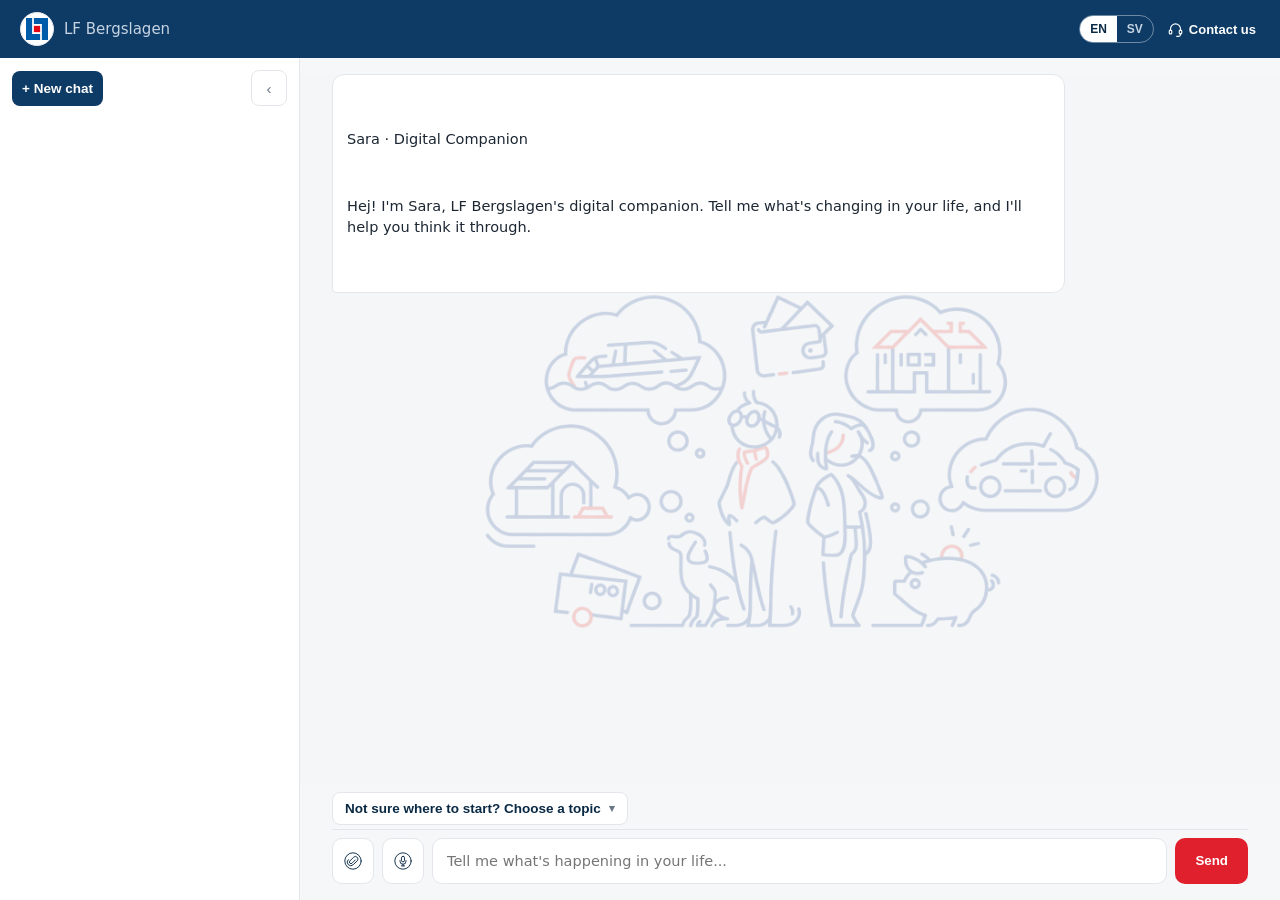
==== commit 7bf57647: "Add customer-scoped chat/plan persistence, home-purchase plan auto-creation, and mortgage/insurance " ====
--- a/frontend/index.html
+++ b/frontend/index.html
@@ -40,15 +40,24 @@
         <button id="new-chat-btn" class="new-chat-btn" type="button">+ New chat</button>
         <button id="sidebar-hide-btn" class="sidebar-toggle-btn" type="button" title="Hide previous chats">‹</button>
       </div>
-      <div class="chat-search">
-        <input id="chat-search-input" type="text" placeholder="Search previous chats..." autocomplete="off" />
+      <div id="chats-section" class="chats-section">
+        <div class="chats-section-header">
+          <h2 id="chat-list-heading" class="chat-list-heading">Chats</h2>
+          <button id="chats-toggle-btn" class="plan-panel-toggle-btn" type="button" title="Minimize">−</button>
+        </div>
+        <div id="chats-section-body" class="chats-section-body">
+          <div class="chat-search">
+            <input id="chat-search-input" type="text" placeholder="Search previous chats..." autocomplete="off" />
+          </div>
+          <div id="chat-list" class="chat-list"></div>
+        </div>
       </div>
-      <div id="chat-list" class="chat-list"></div>
       <section id="plan-panel" class="plan-panel" aria-live="polite"></section>
 
       <div id="portfolio-panel" class="portfolio-panel" hidden>
         <div class="portfolio-header">
           <span class="portfolio-title" id="portfolio-title">Your activity</span>
+          <button id="portfolio-toggle-btn" class="plan-panel-toggle-btn" type="button" title="Minimize">−</button>
         </div>
         <div id="portfolio-items" class="portfolio-items"></div>
       </div>
--- a/frontend/style.css
+++ b/frontend/style.css
@@ -190,12 +190,47 @@
   background: var(--lf-blue-dark);
 }
 
+/* Wraps the heading/search/list so the whole "Chats" section can collapse
+   as one unit (see #chats-toggle-btn in app.js) - it, not .chat-list
+   directly, is the sidebar's flex item now, so it passes sizing through to
+   its own children via display:flex the same way. */
+.chats-section {
+  display: flex;
+  flex: 1 1 auto;
+  flex-direction: column;
+  min-height: 32px;
+}
+
+.chats-section-header {
+  align-items: center;
+  display: flex;
+  justify-content: space-between;
+  gap: 8px;
+  margin-bottom: 8px;
+}
+
+.chats-section-body {
+  display: flex;
+  flex: 1 1 auto;
+  flex-direction: column;
+  min-height: 0;
+}
+
+.chat-list-heading {
+  color: var(--text-muted);
+  font-size: 11.5px;
+  font-weight: 700;
+  letter-spacing: 0.04em;
+  margin: 0;
+  text-transform: uppercase;
+}
+
 .chat-list {
   display: flex;
-  flex: 1;
+  flex: 1 1 auto;
   flex-direction: column;
   gap: 2px;
-  min-height: 0;
+  min-height: 120px;
   overflow-y: auto;
 }
 
@@ -278,6 +313,9 @@
   border-top: 1px solid var(--border);
   margin-top: 14px;
   padding-top: 14px;
+  flex: 0 1 auto;
+  max-height: 38vh;
+  overflow-y: auto;
 }
 
 .plan-panel-header {
@@ -309,12 +347,56 @@
   display: flex;
   flex-direction: column;
   gap: 8px;
+  flex: 0 1 auto;
+  max-height: 38vh;
+  overflow-y: auto;
 }
 
 .portfolio-header {
   display: flex;
-  align-items: baseline;
+  align-items: center;
   justify-content: space-between;
+  gap: 8px;
+}
+
+.activity-stat-row {
+  align-items: center;
+  display: flex;
+  justify-content: space-between;
+  font-size: 12.5px;
+}
+
+.activity-stat-label {
+  color: var(--text-main);
+}
+
+.activity-stat-value {
+  color: var(--lf-blue-dark);
+  font-weight: 700;
+}
+
+.activity-section {
+  border-top: 1px solid var(--border);
+  padding-top: 8px;
+  display: flex;
+  flex-direction: column;
+  gap: 4px;
+}
+
+.activity-section-heading {
+  color: var(--text-muted);
+  font-size: 11px;
+  font-weight: 700;
+  letter-spacing: 0.03em;
+  text-transform: uppercase;
+}
+
+.activity-list-row {
+  color: var(--text-main);
+  font-size: 12.5px;
+  overflow: hidden;
+  text-overflow: ellipsis;
+  white-space: nowrap;
 }
 
 .portfolio-title {
@@ -1924,10 +2006,14 @@
   .chat-search {
     display: none;
   }
+  .chat-list-heading {
+    display: none;
+  }
   .chat-item {
     font-size: 11px;
   }
-  .plan-panel {
+  .plan-panel,
+  .portfolio-panel {
     display: none;
   }
 }
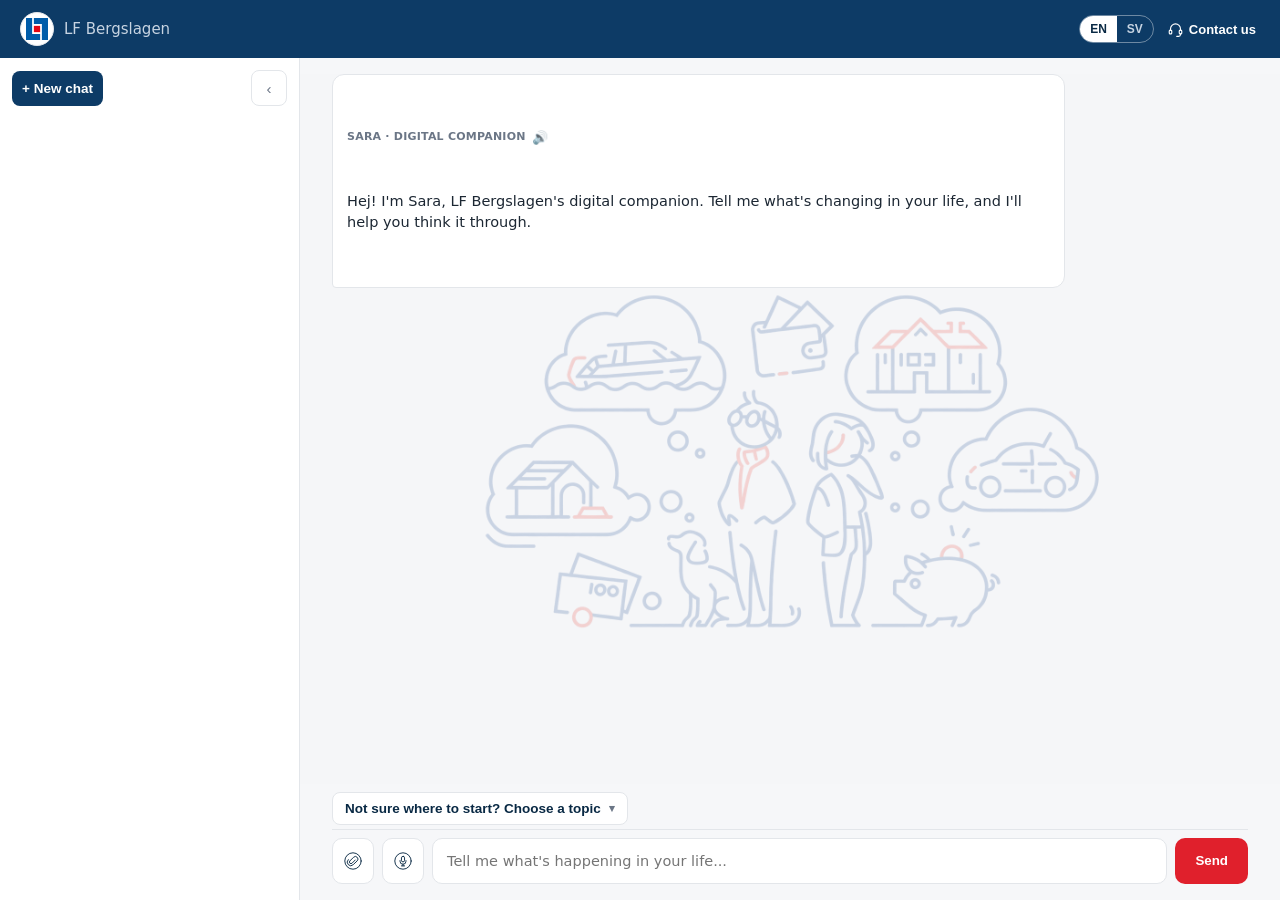
==== commit 64744937: "Add Marketing offer-performance dashboard, home-purchase stage clarification, and multiple chat/hand" ====
--- a/frontend/index.html
+++ b/frontend/index.html
@@ -53,14 +53,6 @@
         </div>
       </div>
       <section id="plan-panel" class="plan-panel" aria-live="polite"></section>
-
-      <div id="portfolio-panel" class="portfolio-panel" hidden>
-        <div class="portfolio-header">
-          <span class="portfolio-title" id="portfolio-title">Your activity</span>
-          <button id="portfolio-toggle-btn" class="plan-panel-toggle-btn" type="button" title="Minimize">−</button>
-        </div>
-        <div id="portfolio-items" class="portfolio-items"></div>
-      </div>
     </aside>
 
     <main class="chat-shell">
@@ -80,7 +72,7 @@
 
       <div id="messages" class="messages">
         <div class="msg assistant">
-          <span class="msg-label" id="greeting-label">Sara · Digital Companion</span>
+          <span class="msg-label" id="greeting-label"></span>
           <p id="greeting-text">Hej! I'm Sara, LF Bergslagen's digital companion. Tell me what's changing in your life, and I'll help you think it through.</p>
         </div>
       </div>
--- a/frontend/style.css
+++ b/frontend/style.css
@@ -65,7 +65,12 @@
   display: flex;
   flex-direction: column;
   padding: 12px;
-  overflow: hidden;
+  /* Chats (fixed height) + My Home Purchase (natural, uncapped height) can
+     together exceed the sidebar's own height when both are expanded on a
+     shorter viewport - scroll the sidebar as a whole in that case rather
+     than clipping content or resizing either section to compensate. */
+  overflow-y: auto;
+  overflow-x: hidden;
 }
 
 .sidebar-header {
@@ -190,15 +195,31 @@
   background: var(--lf-blue-dark);
 }
 
+/* Chats has its own fixed height, independent of My Home Purchase's state
+   (see .plan-panel below) - it must neither grow when Plan collapses nor
+   shrink when Plan expands, so its size stays predictable regardless of
+   what the sibling section is doing. Plan itself is a bounded, known-size
+   checklist, so it's sized to its own content and never scrolls. If both
+   are expanded and together exceed the sidebar's own height, the sidebar
+   itself scrolls as a whole (see .sidebar's overflow-y below) rather than
+   Chats being resized to compensate. Each section's header stays a plain
+   flex sibling above its scrollable body, never itself scrolling. */
+
 /* Wraps the heading/search/list so the whole "Chats" section can collapse
    as one unit (see #chats-toggle-btn in app.js) - it, not .chat-list
    directly, is the sidebar's flex item now, so it passes sizing through to
    its own children via display:flex the same way. */
 .chats-section {
   display: flex;
-  flex: 1 1 auto;
-  flex-direction: column;
-  min-height: 32px;
+  flex: 0 0 340px;
+  flex-direction: column;
+  overflow: hidden;
+}
+
+/* Collapsed (see app.js's chatsCollapsed): shrink to just the header
+   instead of keeping its fixed height as empty space. */
+.chats-section.collapsed {
+  flex: 0 0 auto;
 }
 
 .chats-section-header {
@@ -207,8 +228,12 @@
   justify-content: space-between;
   gap: 8px;
   margin-bottom: 8px;
-}
-
+  flex-shrink: 0;
+}
+
+/* Not itself scrollable - .chat-search (fixed-height) stays put above
+   .chat-list, which is the part that actually scrolls (see below), so the
+   search box never scrolls out of view along with the list. */
 .chats-section-body {
   display: flex;
   flex: 1 1 auto;
@@ -230,7 +255,7 @@
   flex: 1 1 auto;
   flex-direction: column;
   gap: 2px;
-  min-height: 120px;
+  min-height: 0;
   overflow-y: auto;
 }
 
@@ -313,9 +338,9 @@
   border-top: 1px solid var(--border);
   margin-top: 14px;
   padding-top: 14px;
-  flex: 0 1 auto;
-  max-height: 38vh;
-  overflow-y: auto;
+  display: flex;
+  flex: 0 0 auto;
+  flex-direction: column;
 }
 
 .plan-panel-header {
@@ -323,6 +348,7 @@
   display: flex;
   justify-content: space-between;
   gap: 8px;
+  flex-shrink: 0;
 }
 
 .plan-heading {
@@ -334,120 +360,6 @@
 
 .plan-panel-header .plan-heading {
   margin: 0;
-}
-
-/* Left-panel mini-portfolio: what an authenticated customer has talked to
-   Sara about, and how far each thing has gotten - see interaction_history.py
-   for how priority/status_label are derived. Sits below the chat list,
-   inside the same scrolling sidebar column. */
-.portfolio-panel {
-  margin-top: 14px;
-  padding-top: 14px;
-  border-top: 1px solid var(--border);
-  display: flex;
-  flex-direction: column;
-  gap: 8px;
-  flex: 0 1 auto;
-  max-height: 38vh;
-  overflow-y: auto;
-}
-
-.portfolio-header {
-  display: flex;
-  align-items: center;
-  justify-content: space-between;
-  gap: 8px;
-}
-
-.activity-stat-row {
-  align-items: center;
-  display: flex;
-  justify-content: space-between;
-  font-size: 12.5px;
-}
-
-.activity-stat-label {
-  color: var(--text-main);
-}
-
-.activity-stat-value {
-  color: var(--lf-blue-dark);
-  font-weight: 700;
-}
-
-.activity-section {
-  border-top: 1px solid var(--border);
-  padding-top: 8px;
-  display: flex;
-  flex-direction: column;
-  gap: 4px;
-}
-
-.activity-section-heading {
-  color: var(--text-muted);
-  font-size: 11px;
-  font-weight: 700;
-  letter-spacing: 0.03em;
-  text-transform: uppercase;
-}
-
-.activity-list-row {
-  color: var(--text-main);
-  font-size: 12.5px;
-  overflow: hidden;
-  text-overflow: ellipsis;
-  white-space: nowrap;
-}
-
-.portfolio-title {
-  font-size: 11.5px;
-  font-weight: 700;
-  letter-spacing: 0.04em;
-  text-transform: uppercase;
-  color: var(--text-muted);
-}
-
-.portfolio-items {
-  display: flex;
-  flex-direction: column;
-  gap: 6px;
-}
-
-.portfolio-empty {
-  font-size: 12.5px;
-  color: var(--text-muted);
-  padding: 4px 2px;
-}
-
-.portfolio-item {
-  border: 1px solid var(--border);
-  border-radius: 8px;
-  padding: 8px 10px;
-  display: flex;
-  flex-direction: column;
-  gap: 3px;
-  background: white;
-}
-
-.portfolio-item.priority-high {
-  border-color: var(--lf-red);
-  background: #fdf2f2;
-}
-
-.portfolio-item-top {
-  display: flex;
-  align-items: center;
-  justify-content: space-between;
-  gap: 6px;
-}
-
-.portfolio-item-label {
-  font-size: 12.5px;
-  font-weight: 600;
-  color: var(--text-main);
-  overflow: hidden;
-  text-overflow: ellipsis;
-  white-space: nowrap;
 }
 
 .plan-panel-toggle-btn {
@@ -472,6 +384,8 @@
 }
 
 .plan-panel-body {
+  display: flex;
+  flex-direction: column;
   padding-top: 4px;
 }
 
@@ -543,47 +457,6 @@
   background: #eef3f8;
 }
 
-.portfolio-item-date {
-  font-size: 10.5px;
-  color: var(--text-muted);
-  white-space: nowrap;
-}
-
-.portfolio-item-meta {
-  display: flex;
-  align-items: center;
-  gap: 6px;
-}
-
-.portfolio-badge {
-  display: inline-block;
-  font-size: 10px;
-  font-weight: 700;
-  letter-spacing: 0.02em;
-  text-transform: uppercase;
-  padding: 2px 7px;
-  border-radius: 999px;
-}
-
-.portfolio-badge.status-open {
-  background: #eaf1fb;
-  color: var(--lf-blue-dark);
-}
-
-.portfolio-badge.status-done {
-  background: #e7f5ee;
-  color: var(--lf-green);
-}
-
-.portfolio-badge.status-high {
-  background: var(--lf-red);
-  color: white;
-}
-
-.portfolio-case-id {
-  font-size: 10.5px;
-  color: var(--text-muted);
-}
 
 .brand {
   cursor: pointer;
@@ -2012,8 +1885,7 @@
   .chat-item {
     font-size: 11px;
   }
-  .plan-panel,
-  .portfolio-panel {
+  .plan-panel {
     display: none;
   }
 }
